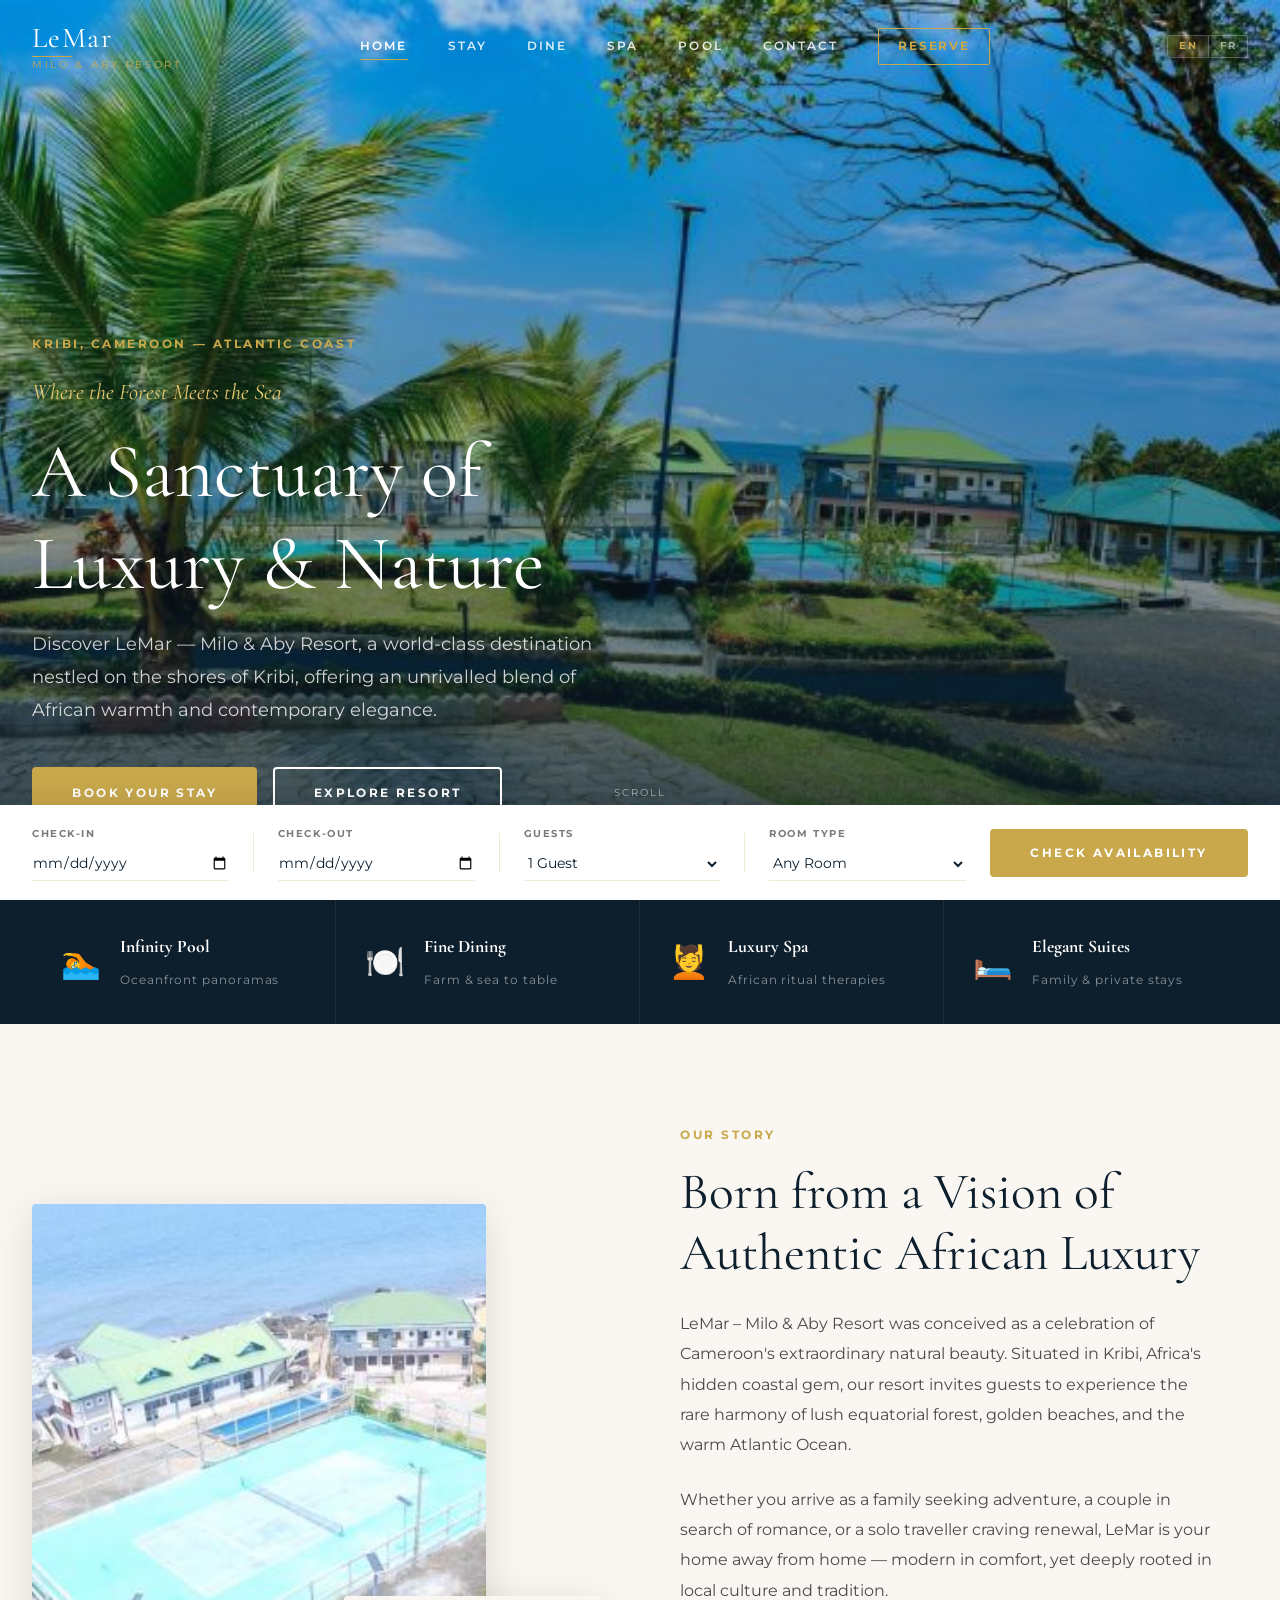
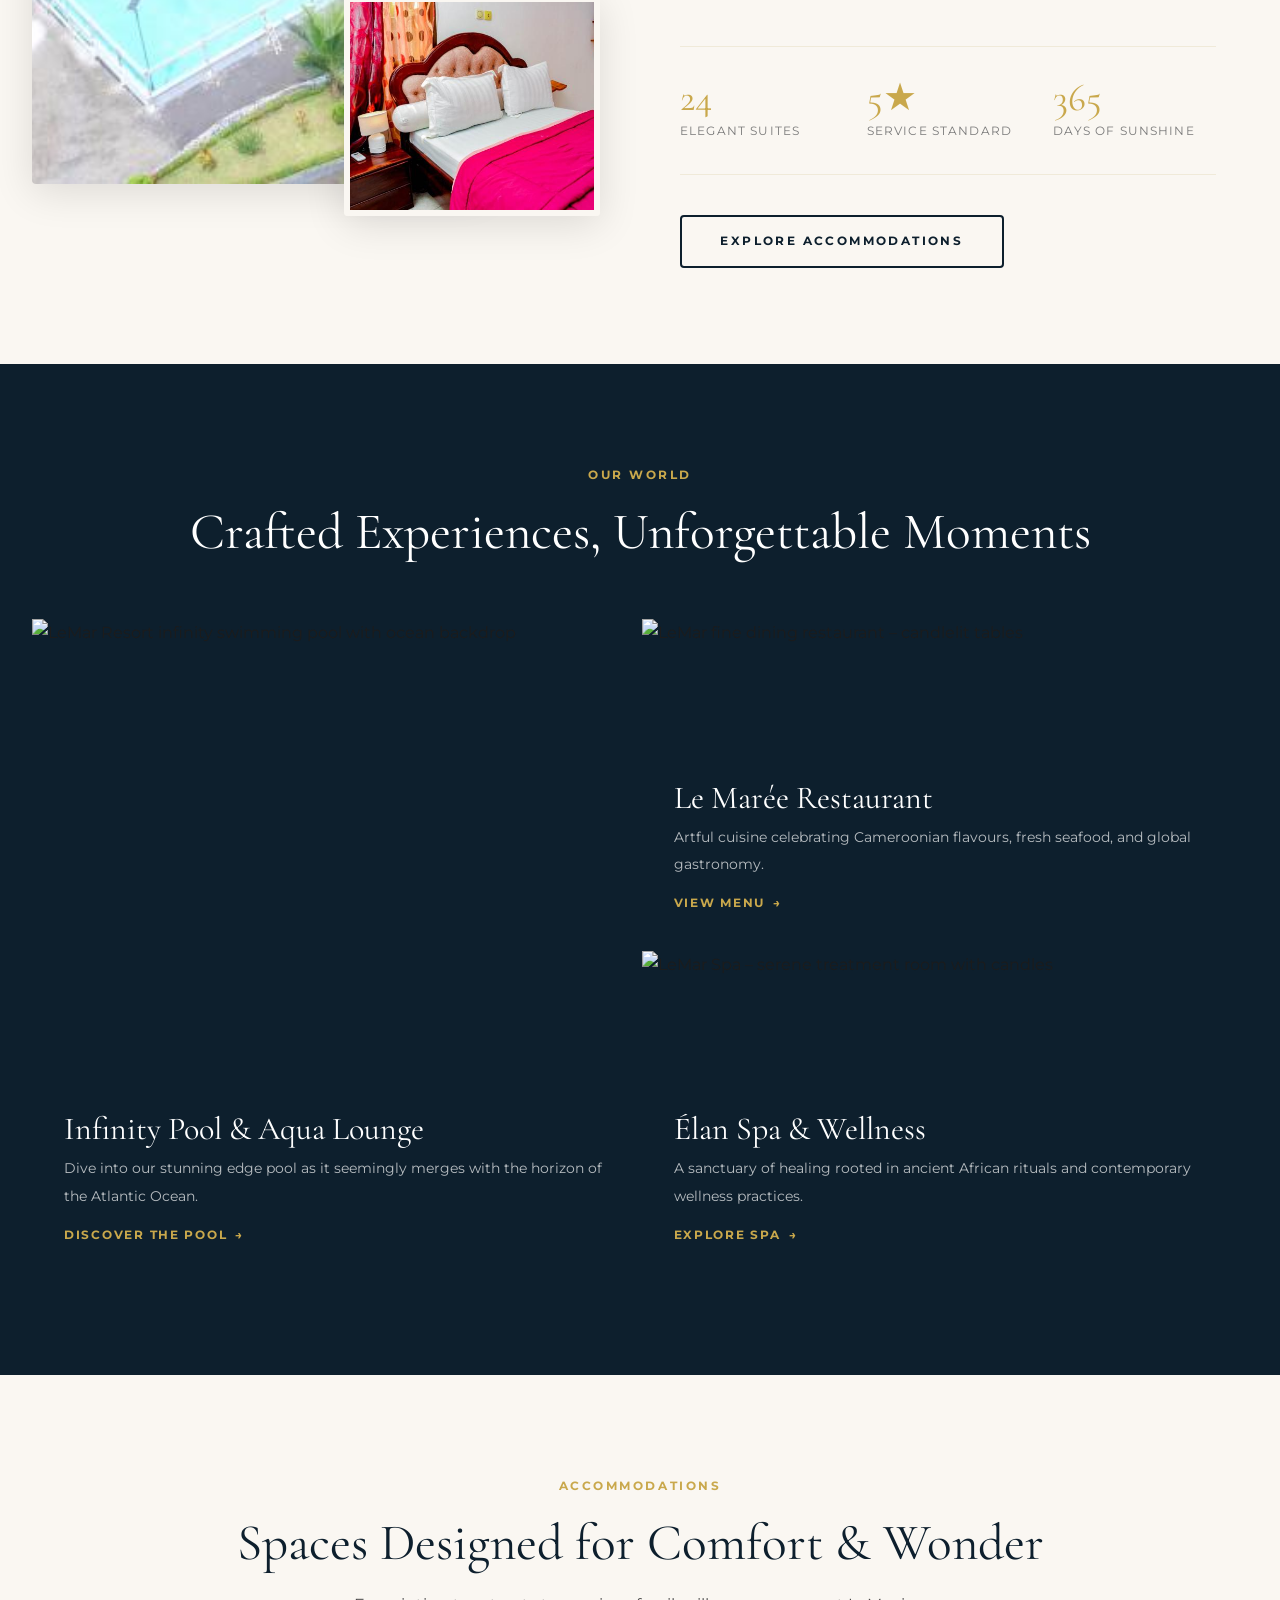
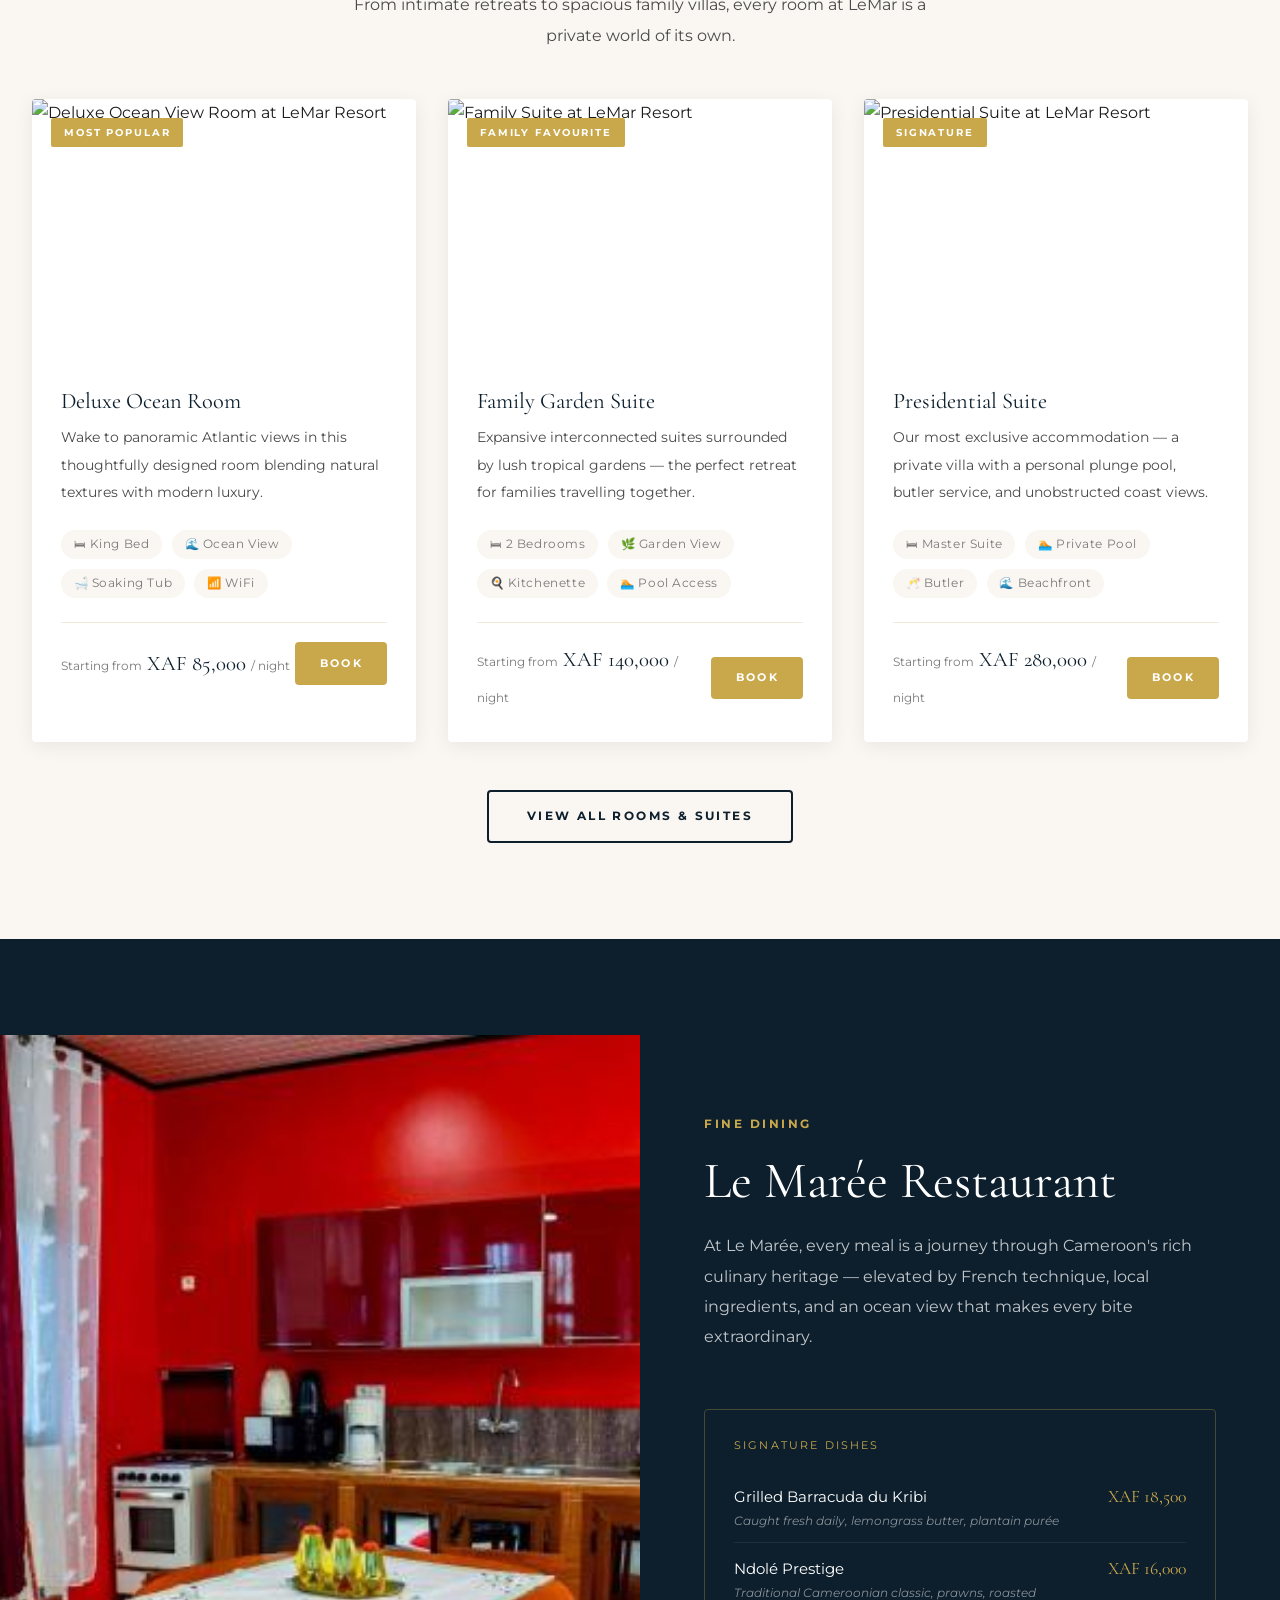
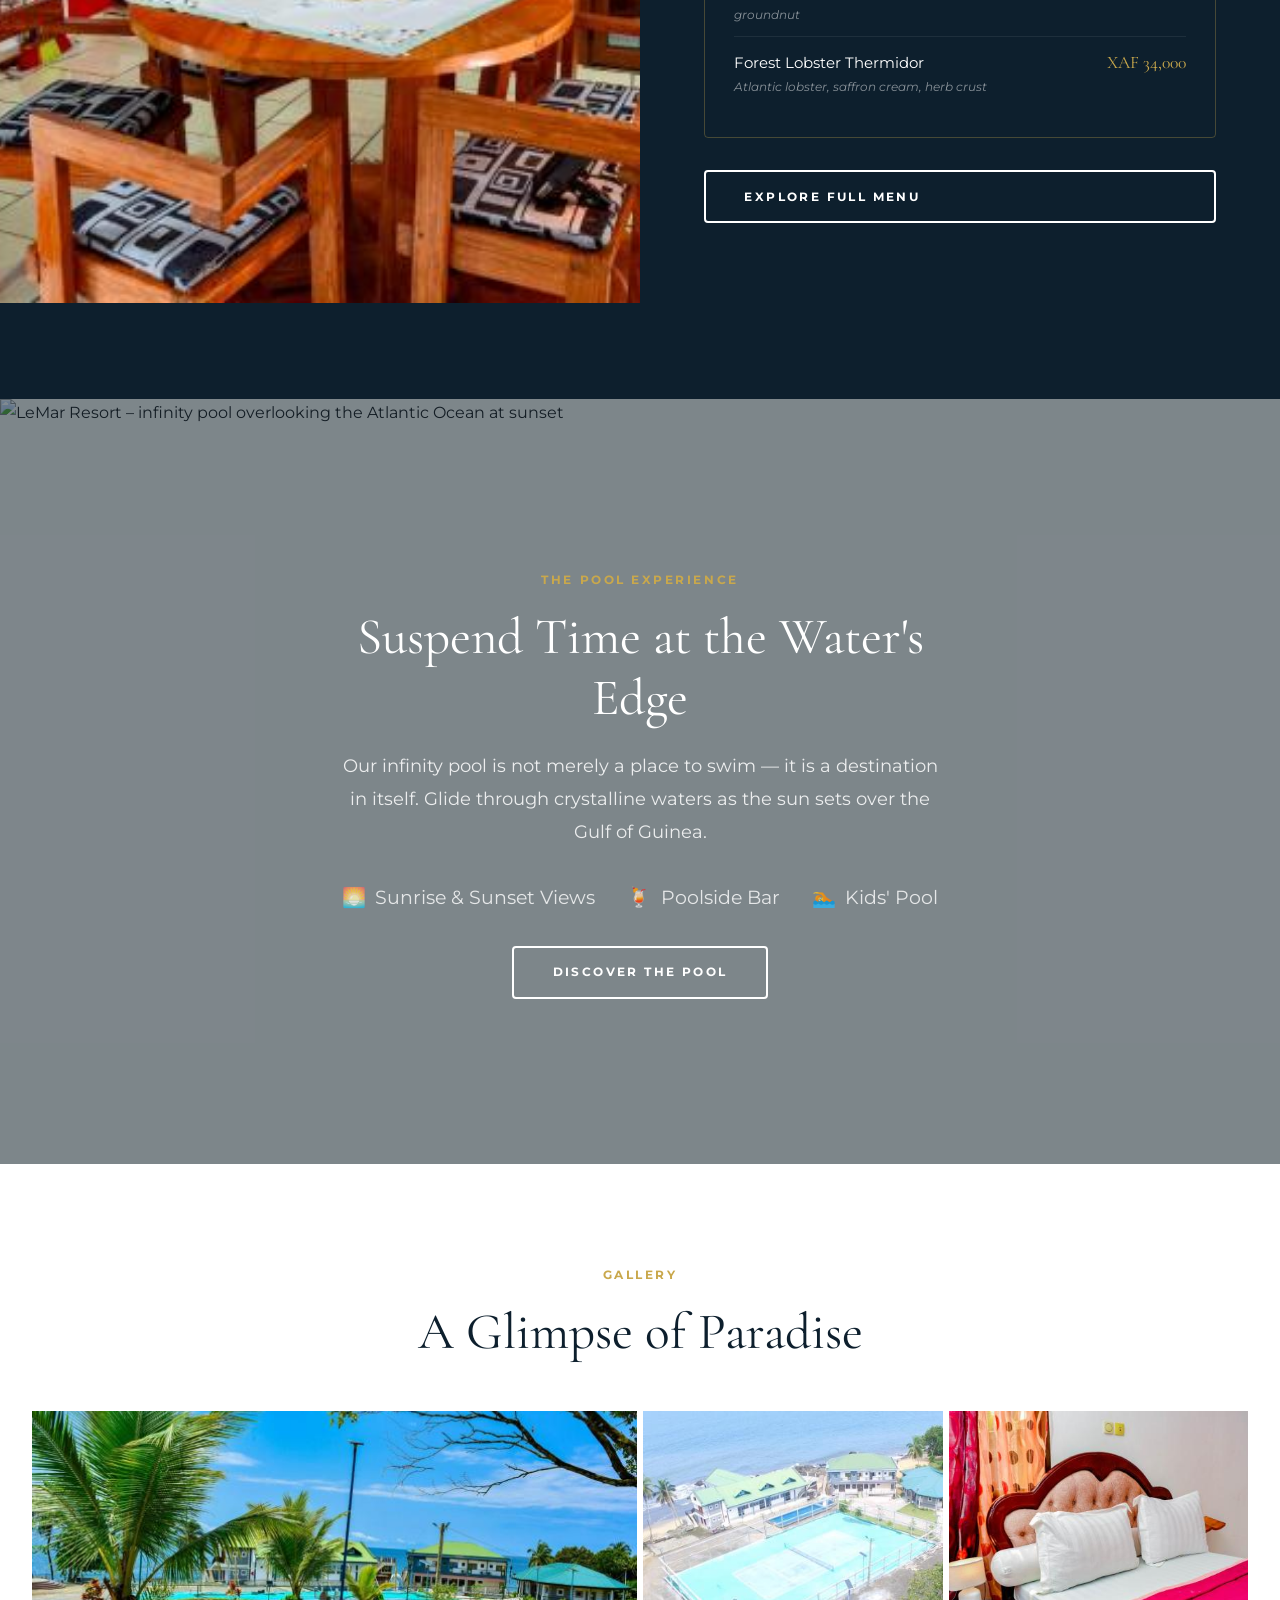
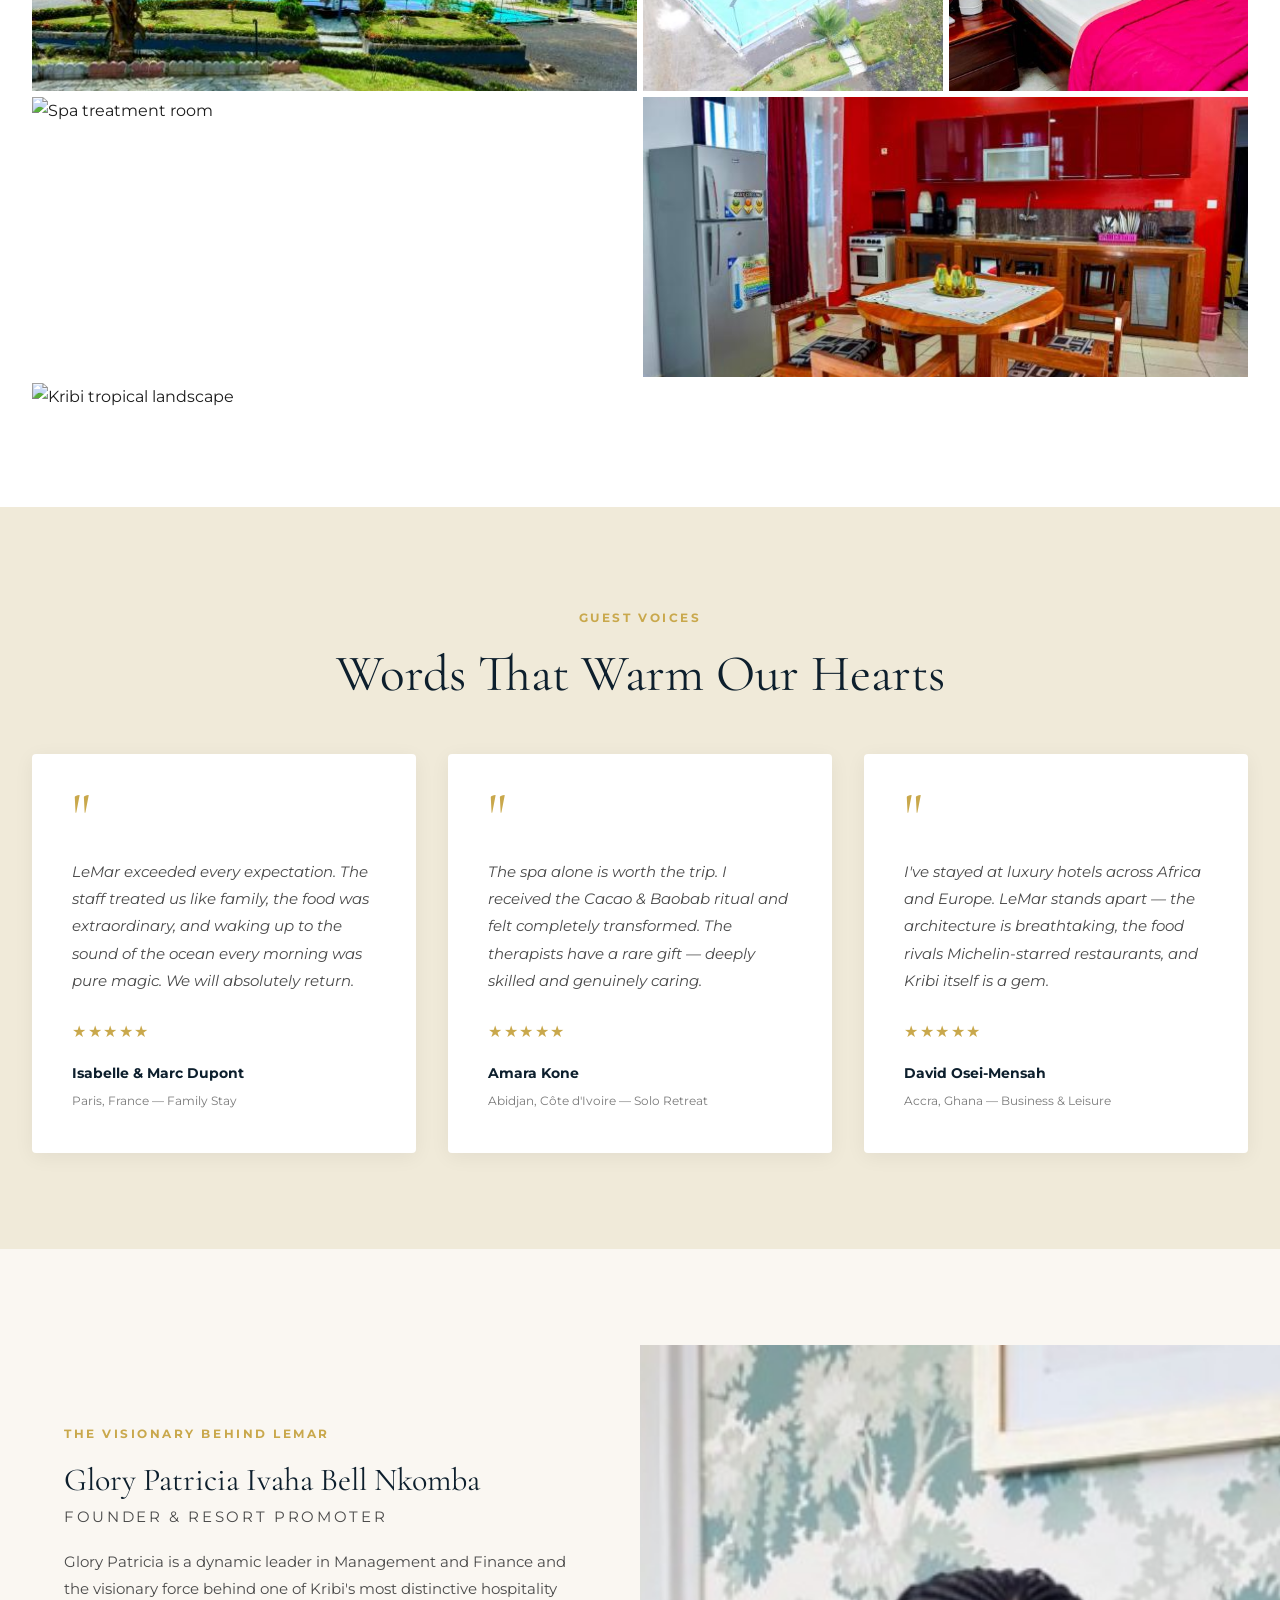
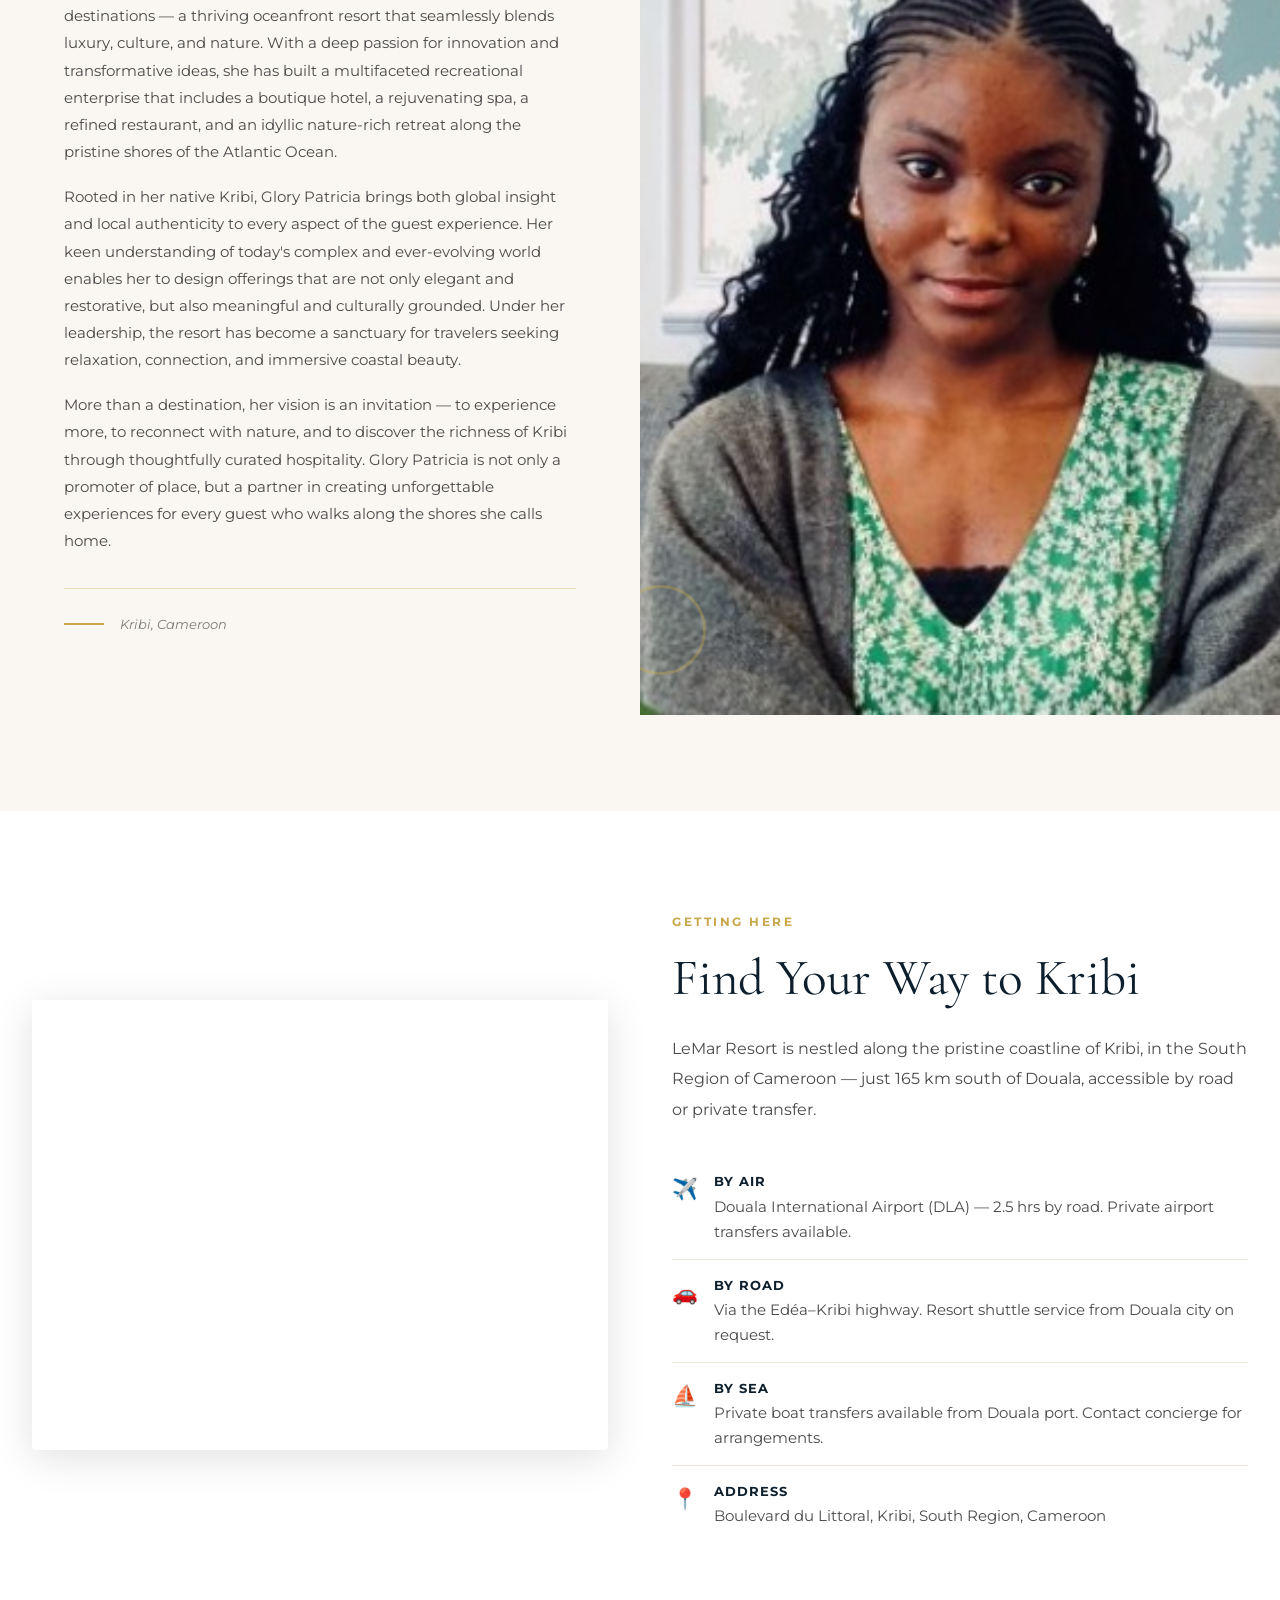
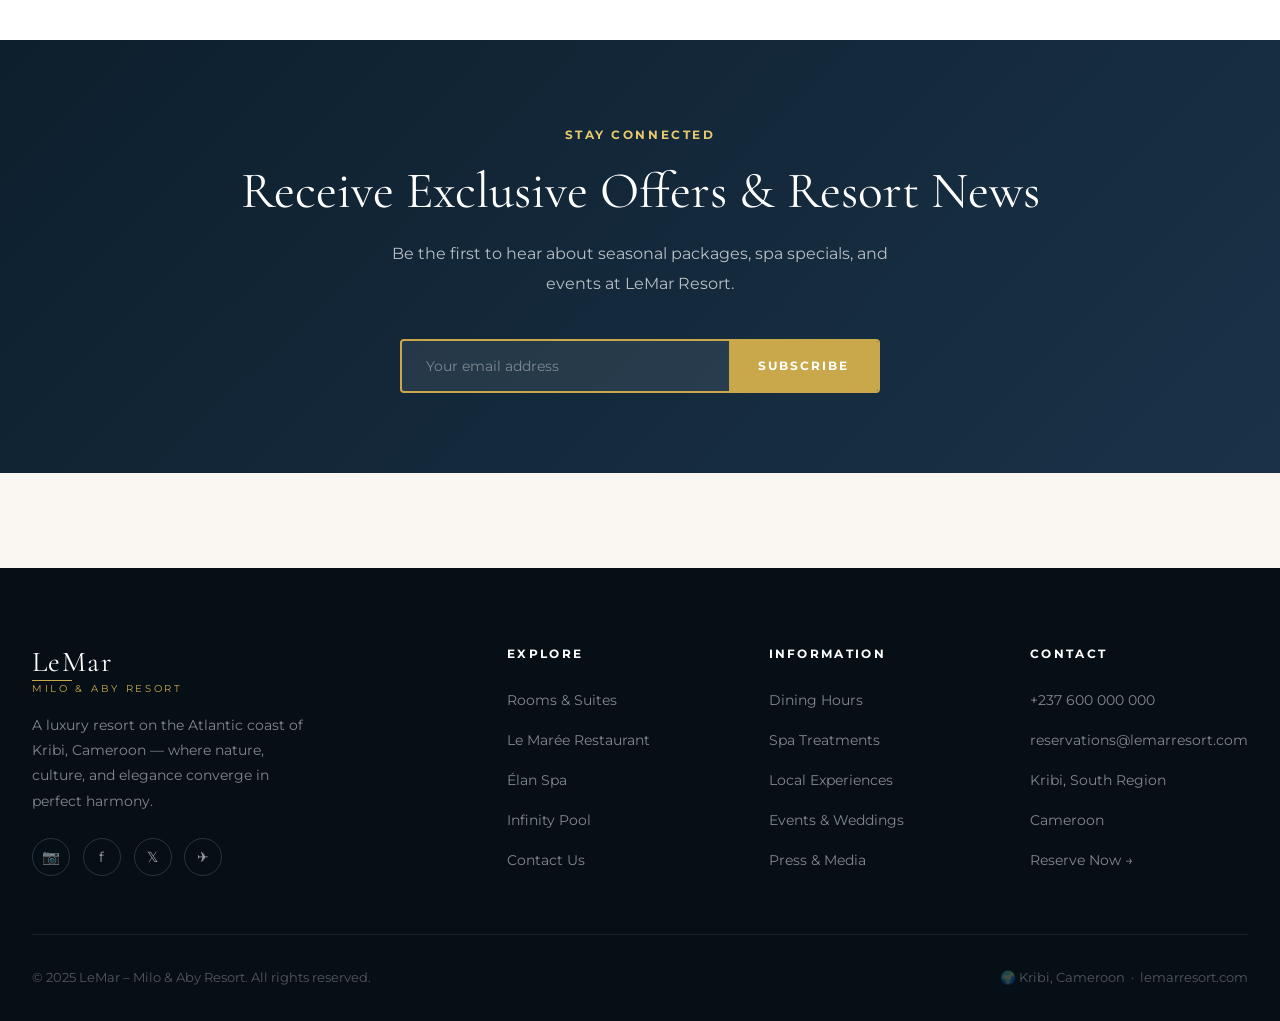
==== index.html @ 3be308ce "Initial commit - Milo and Aby Resort" ====
<!DOCTYPE html>
<html lang="en">
<head>
  <meta charset="UTF-8" />
  <meta name="viewport" content="width=device-width, initial-scale=1.0" />
  <meta name="description" content="LeMar – Milo &amp; Aby Resort in Kribi, Cameroon. A luxury retreat featuring a stunning pool, fine dining restaurant, rejuvenating spa, and elegant family and private accommodations on the Atlantic coast." />
  <meta name="keywords" content="LeMar resort, Milo Aby Resort, Kribi Cameroon, luxury hotel Kribi, spa Kribi, restaurant Kribi, pool resort Africa" />
  <meta property="og:title" content="LeMar – Milo & Aby Resort | Kribi, Cameroon" />
  <meta property="og:description" content="Experience luxury on the Atlantic coast of Cameroon — pool, fine dining, spa & elegant suites at LeMar Resort." />
  <meta property="og:image" content="https://images.unsplash.com/photo-1566073771259-6a8506099945?w=1200" />
  <meta property="og:url" content="https://www.lemarresort.com" />
  <title>LeMar – Milo &amp; Aby Resort | Luxury Hotel in Kribi, Cameroon</title>
  <link rel="stylesheet" href="css/styles.css" />
  <link rel="icon" type="image/svg+xml" href="data:image/svg+xml,<svg xmlns='http://www.w3.org/2000/svg' viewBox='0 0 32 32'><rect width='32' height='32' fill='%230d1f2d'/><text y='22' x='4' font-size='18' fill='%23c9a84c' font-family='serif'>L</text></svg>" />
</head>
<body>

  <!-- ===== HEADER ===== -->
  <header id="header">
    <div class="container header-inner">
      <a href="index.html" class="logo">
        <span class="logo-main">LeMar</span>
        <div class="logo-divider"></div>
        <span class="logo-sub" data-i18n="logo.sub">Milo &amp; Aby Resort</span>
      </a>
      <nav id="mainNav">
        <a href="index.html" class="active" data-i18n="nav.home">Home</a>
        <a href="pages/accommodations.html" data-i18n="nav.stay">Stay</a>
        <a href="pages/restaurant.html" data-i18n="nav.dine">Dine</a>
        <a href="pages/spa.html" data-i18n="nav.spa">Spa</a>
        <a href="pages/pool.html" data-i18n="nav.pool">Pool</a>
        <a href="pages/contact.html" data-i18n="nav.contact">Contact</a>
        <a href="pages/contact.html#booking" class="nav-book" data-i18n="nav.reserve">Reserve</a>
      </nav>
      <div class="lang-switcher">
        <button class="lang-btn" data-lang="en">EN</button>
        <button class="lang-btn" data-lang="fr">FR</button>
      </div>
      <button class="nav-toggle" aria-label="Toggle navigation">
        <span></span><span></span><span></span>
      </button>
    </div>
  </header>

  <!-- ===== HERO ===== -->
  <section class="hero">
    <div class="hero-bg">
      <img
        src="view.jpg"
        alt="LeMar Resort – view of the pool and Atlantic coast, Kribi"
        loading="eager"
        onerror="this.src='https://images.unsplash.com/photo-1540541338287-41700207dee6?w=1920&q=85'"
      />
    </div>
    <div class="hero-overlay"></div>
    <div class="hero-content container">
      <span class="eyebrow" data-i18n="home.hero.eyebrow">Kribi, Cameroon — Atlantic Coast</span>
      <p class="hero-sub" data-i18n="home.hero.sub">Where the Forest Meets the Sea</p>
      <h1 data-i18n="home.hero.h1">A Sanctuary of<br>Luxury &amp; Nature</h1>
      <p data-i18n="home.hero.p">Discover LeMar — Milo &amp; Aby Resort, a world-class destination nestled on the shores of Kribi, offering an unrivalled blend of African warmth and contemporary elegance.</p>
      <div class="hero-buttons">
        <a href="pages/contact.html#booking" class="btn btn-primary" data-i18n="btn.book">Book Your Stay</a>
        <a href="#intro" class="btn btn-outline" data-i18n="btn.explore">Explore Resort</a>
      </div>
    </div>
    <div class="hero-scroll">
      <span>Scroll</span>
      <div class="scroll-line"></div>
    </div>
  </section>

  <!-- ===== EXPERIENCE STRIP ===== -->
  <section class="experience-strip">
    <div class="container strip-grid">
      <div class="strip-item">
        <div class="strip-icon">🏊</div>
        <div class="strip-text">
          <strong data-i18n="strip.pool">Infinity Pool</strong>
          <span data-i18n="strip.pool.sub">Oceanfront panoramas</span>
        </div>
      </div>
      <div class="strip-item">
        <div class="strip-icon">🍽️</div>
        <div class="strip-text">
          <strong data-i18n="strip.dining">Fine Dining</strong>
          <span data-i18n="strip.dining.sub">Farm &amp; sea to table</span>
        </div>
      </div>
      <div class="strip-item">
        <div class="strip-icon">💆</div>
        <div class="strip-text">
          <strong data-i18n="strip.spa">Luxury Spa</strong>
          <span data-i18n="strip.spa.sub">African ritual therapies</span>
        </div>
      </div>
      <div class="strip-item">
        <div class="strip-icon">🛏️</div>
        <div class="strip-text">
          <strong data-i18n="strip.suites">Elegant Suites</strong>
          <span data-i18n="strip.suites.sub">Family &amp; private stays</span>
        </div>
      </div>
    </div>
  </section>

  <!-- ===== INTRO ===== -->
  <section class="intro-section section" id="intro">
    <div class="container intro-grid">
      <div class="intro-image-wrap">
        <div class="intro-image-main">
          <img
            src="view 1.jpg"
            alt="LeMar Resort – grounds and views"
            loading="lazy"
            onerror="this.src='https://images.unsplash.com/photo-1564501049412-61c2a3083791?w=900&q=80'"
          />
        </div>
        <div class="intro-image-accent">
          <img
            src="chambre 1.jpg"
            alt="LeMar Resort room interior"
            loading="lazy"
            onerror="this.src='https://images.unsplash.com/photo-1618245318763-a15156d6b23c?w=500&q=80'"
          />
        </div>
      </div>
      <div class="intro-text fade-up">
        <span class="eyebrow" data-i18n="intro.eyebrow">Our Story</span>
        <h2 data-i18n="intro.h2">Born from a Vision of Authentic African Luxury</h2>
        <p data-i18n="intro.p1">LeMar – Milo &amp; Aby Resort was conceived as a celebration of Cameroon's extraordinary natural beauty. Situated in Kribi, Africa's hidden coastal gem, our resort invites guests to experience the rare harmony of lush equatorial forest, golden beaches, and the warm Atlantic Ocean.</p>
        <p data-i18n="intro.p2">Whether you arrive as a family seeking adventure, a couple in search of romance, or a solo traveller craving renewal, LeMar is your home away from home — modern in comfort, yet deeply rooted in local culture and tradition.</p>
        <div class="intro-stats">
          <div>
            <div class="stat-number" data-count="24" data-suffix="">24</div>
            <div class="stat-label" data-i18n="intro.stat1">Elegant Suites</div>
          </div>
          <div>
            <div class="stat-number" data-count="5" data-suffix="★">5★</div>
            <div class="stat-label" data-i18n="intro.stat2">Service Standard</div>
          </div>
          <div>
            <div class="stat-number" data-count="365" data-suffix="">365</div>
            <div class="stat-label" data-i18n="intro.stat3">Days of Sunshine</div>
          </div>
        </div>
        <a href="pages/accommodations.html" class="btn btn-outline-dark" data-i18n="btn.explore_accoms">Explore Accommodations</a>
      </div>
    </div>
  </section>

  <!-- ===== AMENITIES ===== -->
  <section class="amenities-section section">
    <div class="container">
      <div class="amenities-header text-center">
        <span class="eyebrow" data-i18n="amen.eyebrow">Our World</span>
        <h2 data-i18n="amen.h2">Crafted Experiences, <br>Unforgettable Moments</h2>
      </div>
      <div class="amenities-grid">
        <!-- Tall left card -->
        <div class="amenity-card tall">
          <div class="amenity-img">
            <img
              src="https://images.unsplash.com/photo-1571896349842-33c89424de2d?w=900&q=80"
              alt="LeMar Resort infinity swimming pool with ocean backdrop"
              loading="lazy"
            />
          </div>
          <div class="amenity-info">
            <h3 data-i18n="amen.pool.h3">Infinity Pool &amp; Aqua Lounge</h3>
            <p data-i18n="amen.pool.p">Dive into our stunning edge pool as it seemingly merges with the horizon of the Atlantic Ocean.</p>
            <a href="pages/pool.html" class="amenity-link" data-i18n="amen.pool.link">Discover the Pool</a>
          </div>
        </div>
        <!-- Top right -->
        <div class="amenity-card">
          <div class="amenity-img">
            <img
              src="https://images.unsplash.com/photo-1414235077428-338989a2e8c0?w=900&q=80"
              alt="LeMar fine dining restaurant – candlelit tables"
              loading="lazy"
            />
          </div>
          <div class="amenity-info">
            <h3 data-i18n="amen.rest.h3">Le Marée Restaurant</h3>
            <p data-i18n="amen.rest.p">Artful cuisine celebrating Cameroonian flavours, fresh seafood, and global gastronomy.</p>
            <a href="pages/restaurant.html" class="amenity-link" data-i18n="amen.rest.link">View Menu</a>
          </div>
        </div>
        <!-- Bottom right -->
        <div class="amenity-card">
          <div class="amenity-img">
            <img
              src="https://images.unsplash.com/photo-1544161515-4ab6ce6db874?w=900&q=80"
              alt="LeMar Spa – serene treatment room with candles"
              loading="lazy"
            />
          </div>
          <div class="amenity-info">
            <h3 data-i18n="amen.spa.h3">Élan Spa &amp; Wellness</h3>
            <p data-i18n="amen.spa.p">A sanctuary of healing rooted in ancient African rituals and contemporary wellness practices.</p>
            <a href="pages/spa.html" class="amenity-link" data-i18n="amen.spa.link">Explore Spa</a>
          </div>
        </div>
      </div>
    </div>
  </section>

  <!-- ===== ROOMS PREVIEW ===== -->
  <section class="rooms-section section">
    <div class="container">
      <div class="text-center fade-up">
        <span class="eyebrow" data-i18n="rooms.eyebrow">Accommodations</span>
        <h2 data-i18n="rooms.h2">Spaces Designed for Comfort &amp; Wonder</h2>
        <p style="max-width:580px; margin:1rem auto 0;" data-i18n="rooms.p">From intimate retreats to spacious family villas, every room at LeMar is a private world of its own.</p>
      </div>
      <div class="rooms-grid">
        <!-- Room 1 -->
        <div class="room-card fade-up">
          <div class="room-img">
            <img
              src="https://images.unsplash.com/photo-1631049307264-da0ec9d70304?w=800&q=80"
              alt="Deluxe Ocean View Room at LeMar Resort"
              loading="lazy"
            />
            <span class="room-badge" data-i18n="rooms.r1.badge">Most Popular</span>
          </div>
          <div class="room-info">
            <h3 data-i18n="rooms.r1.h3">Deluxe Ocean Room</h3>
            <p data-i18n="rooms.r1.p">Wake to panoramic Atlantic views in this thoughtfully designed room blending natural textures with modern luxury.</p>
            <div class="room-features">
              <span class="room-feature" data-i18n="rooms.r1.f1">🛏 King Bed</span>
              <span class="room-feature" data-i18n="rooms.r1.f2">🌊 Ocean View</span>
              <span class="room-feature" data-i18n="rooms.r1.f3">🛁 Soaking Tub</span>
              <span class="room-feature" data-i18n="rooms.r1.f4">📶 WiFi</span>
            </div>
            <div class="room-footer">
              <div class="room-price"><span data-i18n="label.from">From</span> XAF 85,000 <span data-i18n="label.per_night">/ night</span></div>
              <a href="pages/accommodations.html" class="btn btn-primary" style="padding:0.6rem 1.4rem; font-size:0.7rem;" data-i18n="btn.book_room">Book</a>
            </div>
          </div>
        </div>
        <!-- Room 2 -->
        <div class="room-card fade-up">
          <div class="room-img">
            <img
              src="https://images.unsplash.com/photo-1596436889106-be35e843f974?w=800&q=80"
              alt="Family Suite at LeMar Resort"
              loading="lazy"
            />
            <span class="room-badge" data-i18n="rooms.r2.badge">Family Favourite</span>
          </div>
          <div class="room-info">
            <h3 data-i18n="rooms.r2.h3">Family Garden Suite</h3>
            <p data-i18n="rooms.r2.p">Expansive interconnected suites surrounded by lush tropical gardens — the perfect retreat for families travelling together.</p>
            <div class="room-features">
              <span class="room-feature" data-i18n="rooms.r2.f1">🛏 2 Bedrooms</span>
              <span class="room-feature" data-i18n="rooms.r2.f2">🌿 Garden View</span>
              <span class="room-feature" data-i18n="rooms.r2.f3">🍳 Kitchenette</span>
              <span class="room-feature" data-i18n="rooms.r2.f4">🏊 Pool Access</span>
            </div>
            <div class="room-footer">
              <div class="room-price"><span data-i18n="label.from">From</span> XAF 140,000 <span data-i18n="label.per_night">/ night</span></div>
              <a href="pages/accommodations.html" class="btn btn-primary" style="padding:0.6rem 1.4rem; font-size:0.7rem;" data-i18n="btn.book_room">Book</a>
            </div>
          </div>
        </div>
        <!-- Room 3 -->
        <div class="room-card fade-up">
          <div class="room-img">
            <img
              src="https://images.unsplash.com/photo-1618773928121-c32242e63f39?w=800&q=80"
              alt="Presidential Suite at LeMar Resort"
              loading="lazy"
            />
            <span class="room-badge" data-i18n="rooms.r3.badge">Signature</span>
          </div>
          <div class="room-info">
            <h3 data-i18n="rooms.r3.h3">Presidential Suite</h3>
            <p data-i18n="rooms.r3.p">Our most exclusive accommodation — a private villa with a personal plunge pool, butler service, and unobstructed coast views.</p>
            <div class="room-features">
              <span class="room-feature" data-i18n="rooms.r3.f1">🛏 Master Suite</span>
              <span class="room-feature" data-i18n="rooms.r3.f2">🏊 Private Pool</span>
              <span class="room-feature" data-i18n="rooms.r3.f3">🥂 Butler</span>
              <span class="room-feature" data-i18n="rooms.r3.f4">🌊 Beachfront</span>
            </div>
            <div class="room-footer">
              <div class="room-price"><span data-i18n="label.from">From</span> XAF 280,000 <span data-i18n="label.per_night">/ night</span></div>
              <a href="pages/accommodations.html" class="btn btn-primary" style="padding:0.6rem 1.4rem; font-size:0.7rem;" data-i18n="btn.book_room">Book</a>
            </div>
          </div>
        </div>
      </div>
      <div class="text-center" style="margin-top:3rem;">
        <a href="pages/accommodations.html" class="btn btn-outline-dark" data-i18n="btn.all_rooms">View All Rooms &amp; Suites</a>
      </div>
    </div>
  </section>

  <!-- ===== DINING PREVIEW ===== -->
  <section class="dining-section section">
    <div class="container" style="padding:0; max-width:100%;">
      <div class="dining-grid">
        <div class="dining-image">
          <img
            src="dining.jpg"
            alt="Le Marée Restaurant – elegant dining at LeMar Resort"
            loading="lazy"
            onerror="this.src='https://images.unsplash.com/photo-1559339352-11d035aa65de?w=900&q=80'"
          />
        </div>
        <div class="dining-content">
          <span class="eyebrow" data-i18n="dining.eyebrow">Fine Dining</span>
          <h2 data-i18n="dining.h2">Le Marée Restaurant</h2>
          <p data-i18n="dining.p">At Le Marée, every meal is a journey through Cameroon's rich culinary heritage — elevated by French technique, local ingredients, and an ocean view that makes every bite extraordinary.</p>
          <div class="menu-preview">
            <h4 data-i18n="dining.menu.title">Signature Dishes</h4>
            <div class="menu-item">
              <div class="menu-item-info">
                <div class="menu-item-name" data-i18n="dining.d1.name">Grilled Barracuda du Kribi</div>
                <div class="menu-item-desc" data-i18n="dining.d1.desc">Caught fresh daily, lemongrass butter, plantain purée</div>
              </div>
              <div class="menu-item-price">XAF 18,500</div>
            </div>
            <div class="menu-item">
              <div class="menu-item-info">
                <div class="menu-item-name" data-i18n="dining.d2.name">Ndolé Prestige</div>
                <div class="menu-item-desc" data-i18n="dining.d2.desc">Traditional Cameroonian classic, prawns, roasted groundnut</div>
              </div>
              <div class="menu-item-price">XAF 16,000</div>
            </div>
            <div class="menu-item">
              <div class="menu-item-info">
                <div class="menu-item-name" data-i18n="dining.d3.name">Forest Lobster Thermidor</div>
                <div class="menu-item-desc" data-i18n="dining.d3.desc">Atlantic lobster, saffron cream, herb crust</div>
              </div>
              <div class="menu-item-price">XAF 34,000</div>
            </div>
          </div>
          <a href="pages/restaurant.html" class="btn btn-outline" data-i18n="btn.explore_menu">Explore Full Menu</a>
        </div>
      </div>
    </div>
  </section>

  <!-- ===== POOL CTA ===== -->
  <section class="pool-section">
    <div class="pool-bg">
      <img
        src="https://images.unsplash.com/photo-1582719508461-905c673771fd?w=1600&q=80"
        alt="LeMar Resort – infinity pool overlooking the Atlantic Ocean at sunset"
        loading="lazy"
      />
    </div>
    <div class="pool-overlay"></div>
    <div class="pool-content">
      <span class="eyebrow" data-i18n="pool.eyebrow">The Pool Experience</span>
      <h2 data-i18n="pool.h2">Suspend Time at the Water's Edge</h2>
      <p data-i18n="pool.p">Our infinity pool is not merely a place to swim — it is a destination in itself. Glide through crystalline waters as the sun sets over the Gulf of Guinea.</p>
      <div class="pool-features">
        <div class="pool-feature"><span>🌅</span> <span data-i18n="pool.f1">Sunrise &amp; Sunset Views</span></div>
        <div class="pool-feature"><span>🍹</span> <span data-i18n="pool.f2">Poolside Bar</span></div>
        <div class="pool-feature"><span>🏊</span> <span data-i18n="pool.f3">Kids' Pool</span></div>
      </div>
      <a href="pages/pool.html" class="btn btn-outline" data-i18n="btn.discover_pool">Discover the Pool</a>
    </div>
  </section>

  <!-- ===== GALLERY ===== -->
  <section class="gallery-section section">
    <div class="container">
      <div class="text-center fade-up">
        <span class="eyebrow" data-i18n="gallery.eyebrow">Gallery</span>
        <h2 data-i18n="gallery.h2">A Glimpse of Paradise</h2>
      </div>
      <div class="gallery-grid">
        <div class="gallery-item">
          <img src="view.jpg" alt="LeMar Resort – view" loading="lazy" onerror="this.src='https://images.unsplash.com/photo-1501117716987-c8c394bb29df?w=900&q=80'" />
          <div class="gallery-overlay"><span>+</span></div>
        </div>
        <div class="gallery-item">
          <img src="view 1.jpg" alt="LeMar Resort – another view" loading="lazy" onerror="this.src='https://images.unsplash.com/photo-1520250497591-112f2f40a3f4?w=600&q=80'" />
          <div class="gallery-overlay"><span>+</span></div>
        </div>
        <div class="gallery-item">
          <img src="chambre 1.jpg" alt="LeMar Resort – room" loading="lazy" onerror="this.src='https://images.unsplash.com/photo-1578683010236-d716f9a3f461?w=600&q=80'" />
          <div class="gallery-overlay"><span>+</span></div>
        </div>
        <div class="gallery-item">
          <img src="https://images.unsplash.com/photo-1540555700478-4be289fbecef?w=600&q=80" alt="Spa treatment room" loading="lazy" />
          <div class="gallery-overlay"><span>+</span></div>
        </div>
        <div class="gallery-item">
          <img src="dining.jpg" alt="Le Marée Restaurant dining" loading="lazy" onerror="this.src='https://images.unsplash.com/photo-1551632436-cbf8dd35adfa?w=900&q=80'" />
          <div class="gallery-overlay"><span>+</span></div>
        </div>
        <div class="gallery-item">
          <img src="https://images.unsplash.com/photo-1506905925346-21bda4d32df4?w=600&q=80" alt="Kribi tropical landscape" loading="lazy" />
          <div class="gallery-overlay"><span>+</span></div>
        </div>
      </div>
    </div>
  </section>

  <!-- Lightbox -->
  <div class="lightbox" id="lightbox" role="dialog" aria-modal="true">
    <span class="lightbox-close" aria-label="Close">&times;</span>
    <span class="lightbox-prev" aria-label="Previous">&#8249;</span>
    <img src="" alt="Gallery image" />
    <span class="lightbox-next" aria-label="Next">&#8250;</span>
  </div>

  <!-- ===== TESTIMONIALS ===== -->
  <section class="testimonials-section section">
    <div class="container">
      <div class="text-center fade-up">
        <span class="eyebrow" data-i18n="test.eyebrow">Guest Voices</span>
        <h2 data-i18n="test.h2">Words That Warm Our Hearts</h2>
      </div>
      <div class="testimonials-grid">
        <div class="testimonial-card fade-up">
          <div class="testimonial-quote">"</div>
          <p class="testimonial-text" data-i18n="test.1.text">LeMar exceeded every expectation. The staff treated us like family, the food was extraordinary, and waking up to the sound of the ocean every morning was pure magic. We will absolutely return.</p>
          <div class="testimonial-stars">★★★★★</div>
          <div class="testimonial-author">
            <strong data-i18n="test.1.name">Isabelle &amp; Marc Dupont</strong>
            <span data-i18n="test.1.origin">Paris, France — Family Stay</span>
          </div>
        </div>
        <div class="testimonial-card fade-up">
          <div class="testimonial-quote">"</div>
          <p class="testimonial-text" data-i18n="test.2.text">The spa alone is worth the trip. I received the Cacao &amp; Baobab ritual and felt completely transformed. The therapists have a rare gift — deeply skilled and genuinely caring.</p>
          <div class="testimonial-stars">★★★★★</div>
          <div class="testimonial-author">
            <strong data-i18n="test.2.name">Amara Kone</strong>
            <span data-i18n="test.2.origin">Abidjan, Côte d'Ivoire — Solo Retreat</span>
          </div>
        </div>
        <div class="testimonial-card fade-up">
          <div class="testimonial-quote">"</div>
          <p class="testimonial-text" data-i18n="test.3.text">I've stayed at luxury hotels across Africa and Europe. LeMar stands apart — the architecture is breathtaking, the food rivals Michelin-starred restaurants, and Kribi itself is a gem.</p>
          <div class="testimonial-stars">★★★★★</div>
          <div class="testimonial-author">
            <strong data-i18n="test.3.name">David Osei-Mensah</strong>
            <span data-i18n="test.3.origin">Accra, Ghana — Business &amp; Leisure</span>
          </div>
        </div>
      </div>
    </div>
  </section>

  <!-- ===== PROMOTER ===== -->
  <section class="promoter-section section">
    <div class="container" style="padding:0; max-width:100%;">
      <div class="promoter-grid">
        <div class="promoter-text fade-up">
          <span class="eyebrow" data-i18n="promoter.eyebrow">The Visionary Behind LeMar</span>
          <h2 class="promoter-name" data-i18n="promoter.name">Glory Patricia Ivaha Bell Nkomba</h2>
          <p class="promoter-title" data-i18n="promoter.title">Founder &amp; Resort Promoter</p>
          <p data-i18n="promoter.p1">Glory Patricia is a dynamic leader in Management and Finance and the visionary force behind one of Kribi's most distinctive hospitality destinations — a thriving oceanfront resort that seamlessly blends luxury, culture, and nature. With a deep passion for innovation and transformative ideas, she has built a multifaceted recreational enterprise that includes a boutique hotel, a rejuvenating spa, a refined restaurant, and an idyllic nature-rich retreat along the pristine shores of the Atlantic Ocean.</p>
          <p data-i18n="promoter.p2">Rooted in her native Kribi, Glory Patricia brings both global insight and local authenticity to every aspect of the guest experience. Her keen understanding of today's complex and ever-evolving world enables her to design offerings that are not only elegant and restorative, but also meaningful and culturally grounded. Under her leadership, the resort has become a sanctuary for travelers seeking relaxation, connection, and immersive coastal beauty.</p>
          <p data-i18n="promoter.p3">More than a destination, her vision is an invitation — to experience more, to reconnect with nature, and to discover the richness of Kribi through thoughtfully curated hospitality. Glory Patricia is not only a promoter of place, but a partner in creating unforgettable experiences for every guest who walks along the shores she calls home.</p>
          <div class="promoter-signature">
            <div class="promoter-signature-line"></div>
            <span class="promoter-signature-text" data-i18n="promoter.signature">Kribi, Cameroon</span>
          </div>
        </div>
        <div class="promoter-photo-wrap">
          <img
            src="Glory.jpg"
            alt="Glory Patricia Ivaha Bell Nkomba – Founder of LeMar Resort"
            loading="lazy"
          />
          <div class="promoter-photo-accent"></div>
        </div>
      </div>
    </div>
  </section>

  <!-- ===== LOCATION ===== -->
  <section class="location-section section">
    <div class="container location-grid">
      <div class="location-map">
        <iframe
          src="https://www.openstreetmap.org/export/embed.html?bbox=9.8%2C2.85%2C10.0%2C3.05&layer=mapnik&marker=2.9386%2C9.9070"
          title="LeMar Resort location – Kribi, Cameroon"
          loading="lazy"
          allowfullscreen
        ></iframe>
      </div>
      <div class="location-details fade-up">
        <span class="eyebrow" data-i18n="loc.eyebrow">Getting Here</span>
        <h2 data-i18n="loc.h2">Find Your Way to Kribi</h2>
        <p data-i18n="loc.p">LeMar Resort is nestled along the pristine coastline of Kribi, in the South Region of Cameroon — just 165 km south of Douala, accessible by road or private transfer.</p>
        <ul class="location-list">
          <li>
            <span class="loc-icon">✈️</span>
            <div>
              <span class="loc-label" data-i18n="loc.air.label">By Air</span>
              <span data-i18n="loc.air.desc">Douala International Airport (DLA) — 2.5 hrs by road. Private airport transfers available.</span>
            </div>
          </li>
          <li>
            <span class="loc-icon">🚗</span>
            <div>
              <span class="loc-label" data-i18n="loc.road.label">By Road</span>
              <span data-i18n="loc.road.desc">Via the Edéa–Kribi highway. Resort shuttle service from Douala city on request.</span>
            </div>
          </li>
          <li>
            <span class="loc-icon">⛵</span>
            <div>
              <span class="loc-label" data-i18n="loc.sea.label">By Sea</span>
              <span data-i18n="loc.sea.desc">Private boat transfers available from Douala port. Contact concierge for arrangements.</span>
            </div>
          </li>
          <li>
            <span class="loc-icon">📍</span>
            <div>
              <span class="loc-label" data-i18n="loc.addr.label">Address</span>
              <span data-i18n="loc.addr.desc">Boulevard du Littoral, Kribi, South Region, Cameroon</span>
            </div>
          </li>
        </ul>
      </div>
    </div>
  </section>

  <!-- ===== NEWSLETTER / CTA ===== -->
  <section class="cta-banner">
    <div class="container">
      <span class="eyebrow" style="color:var(--gold-light);" data-i18n="news.eyebrow">Stay Connected</span>
      <h2 data-i18n="news.h2">Receive Exclusive Offers &amp; Resort News</h2>
      <p data-i18n="news.p">Be the first to hear about seasonal packages, spa specials, and events at LeMar Resort.</p>
      <form class="newsletter-form" onsubmit="return false;">
        <input type="email" data-i18n-ph="news.placeholder" placeholder="Your email address" aria-label="Email address" required />
        <button type="submit" data-i18n="btn.subscribe">Subscribe</button>
      </form>
    </div>
  </section>

  <!-- ===== BOOKING BAR ===== -->
  <div class="booking-bar">
    <div class="container">
      <form class="booking-inner" id="bookingForm">
        <div class="booking-field">
          <label for="checkIn" data-i18n="book.checkin">Check-In</label>
          <input type="date" id="checkIn" name="checkIn" />
        </div>
        <div class="booking-sep"></div>
        <div class="booking-field">
          <label for="checkOut" data-i18n="book.checkout">Check-Out</label>
          <input type="date" id="checkOut" name="checkOut" />
        </div>
        <div class="booking-sep"></div>
        <div class="booking-field">
          <label for="guests" data-i18n="book.guests">Guests</label>
          <select id="guests" name="guests">
            <option data-i18n="book.g1">1 Guest</option>
            <option data-i18n="book.g2">2 Guests</option>
            <option data-i18n="book.g3">3 Guests</option>
            <option data-i18n="book.g4">4+ Guests</option>
          </select>
        </div>
        <div class="booking-sep"></div>
        <div class="booking-field">
          <label for="roomType" data-i18n="book.roomtype">Room Type</label>
          <select id="roomType" name="roomType">
            <option data-i18n="book.any">Any Room</option>
            <option data-i18n="rooms.r1.h3">Deluxe Ocean Room</option>
            <option data-i18n="rooms.r2.h3">Family Garden Suite</option>
            <option data-i18n="rooms.r3.h3">Presidential Suite</option>
          </select>
        </div>
        <button type="submit" class="btn btn-primary" style="flex-shrink:0; white-space:nowrap;" data-i18n="btn.check_avail">Check Availability</button>
      </form>
    </div>
  </div>

  <!-- ===== FOOTER ===== -->
  <footer>
    <div class="container">
      <div class="footer-grid">
        <div class="footer-brand">
          <a href="index.html" class="logo">
            <span class="logo-main">LeMar</span>
            <div class="logo-divider"></div>
            <span class="logo-sub">Milo &amp; Aby Resort</span>
          </a>
          <p data-i18n="footer.tagline">A luxury resort on the Atlantic coast of Kribi, Cameroon — where nature, culture, and elegance converge in perfect harmony.</p>
          <div class="footer-social">
            <a href="#" class="social-link" aria-label="Instagram">📷</a>
            <a href="#" class="social-link" aria-label="Facebook">f</a>
            <a href="#" class="social-link" aria-label="Twitter/X">𝕏</a>
            <a href="#" class="social-link" aria-label="TripAdvisor">✈</a>
          </div>
        </div>
        <div class="footer-col">
          <h4 data-i18n="footer.explore">Explore</h4>
          <ul>
            <li><a href="pages/accommodations.html">Rooms &amp; Suites</a></li>
            <li><a href="pages/restaurant.html">Le Marée Restaurant</a></li>
            <li><a href="pages/spa.html">Élan Spa</a></li>
            <li><a href="pages/pool.html">Infinity Pool</a></li>
            <li><a href="pages/contact.html">Contact Us</a></li>
          </ul>
        </div>
        <div class="footer-col">
          <h4 data-i18n="footer.info">Information</h4>
          <ul>
            <li><a href="#" data-i18n="footer.dining_hrs">Dining Hours</a></li>
            <li><a href="#" data-i18n="footer.spa_treat">Spa Treatments</a></li>
            <li><a href="#" data-i18n="footer.local_exp">Local Experiences</a></li>
            <li><a href="#" data-i18n="footer.events">Events &amp; Weddings</a></li>
            <li><a href="#" data-i18n="footer.press">Press &amp; Media</a></li>
          </ul>
        </div>
        <div class="footer-col">
          <h4 data-i18n="footer.contact">Contact</h4>
          <ul>
            <li><a href="tel:+237600000000">+237 600 000 000</a></li>
            <li><a href="mailto:reservations@lemarresort.com">reservations@lemarresort.com</a></li>
            <li><a href="#">Kribi, South Region</a></li>
            <li><a href="#">Cameroon</a></li>
            <li><a href="pages/contact.html#booking" class="footer-gold">Reserve Now →</a></li>
          </ul>
        </div>
      </div>
      <div class="footer-bottom">
        <span data-i18n="footer.copyright">&copy; 2025 LeMar – Milo &amp; Aby Resort. All rights reserved.</span>
        <span>🌍 Kribi, Cameroon &nbsp;·&nbsp; <a href="https://www.lemarresort.com">lemarresort.com</a></span>
      </div>
    </div>
  </footer>

  <script src="js/i18n.js"></script>
  <script src="js/main.js"></script>
</body>
</html>
---- css/styles.css ----
/* ===================================================
   LeMar - Milo & Aby Resort | Main Stylesheet
   Domain: lemarresort.com
   =================================================== */

/* --- Google Fonts Import --- */
@import url('https://fonts.googleapis.com/css2?family=Cormorant+Garamond:ital,wght@0,300;0,400;0,500;0,600;1,300;1,400&family=Montserrat:wght@300;400;500;600;700&display=swap');

/* --- CSS Variables --- */
:root {
  --gold: #c9a84c;
  --gold-light: #e8c96e;
  --gold-dark: #9e7a2a;
  --navy: #0d1f2d;
  --navy-light: #1a3248;
  --cream: #faf7f2;
  --cream-dark: #f0ead9;
  --text-dark: #1c1c1c;
  --text-mid: #4a4a4a;
  --text-light: #7a7a7a;
  --white: #ffffff;
  --font-serif: 'Cormorant Garamond', 'Georgia', serif;
  --font-sans: 'Montserrat', 'Helvetica Neue', Arial, sans-serif;
  --transition: all 0.35s ease;
  --shadow: 0 8px 40px rgba(0,0,0,0.12);
  --shadow-hover: 0 16px 60px rgba(0,0,0,0.22);
  --radius: 4px;
}

/* --- Reset & Base --- */
*, *::before, *::after { box-sizing: border-box; margin: 0; padding: 0; }
html { scroll-behavior: smooth; font-size: 16px; }
body {
  font-family: var(--font-sans);
  color: var(--text-dark);
  background: var(--cream);
  line-height: 1.7;
  overflow-x: hidden;
}
img { display: block; width: 100%; height: 100%; object-fit: cover; }
a { text-decoration: none; color: inherit; }
ul { list-style: none; }
button { cursor: pointer; border: none; background: none; font-family: inherit; }

/* --- Typography --- */
h1, h2, h3, h4, h5 {
  font-family: var(--font-serif);
  font-weight: 400;
  line-height: 1.2;
  color: var(--navy);
}
h1 { font-size: clamp(2.8rem, 6vw, 5.5rem); }
h2 { font-size: clamp(2rem, 4vw, 3.2rem); }
h3 { font-size: clamp(1.4rem, 2.5vw, 2rem); }
h4 { font-size: 1.2rem; letter-spacing: 0.05em; }
p { font-size: 1rem; color: var(--text-mid); line-height: 1.9; }

.eyebrow {
  display: inline-block;
  font-family: var(--font-sans);
  font-size: 0.72rem;
  font-weight: 700;
  letter-spacing: 0.22em;
  text-transform: uppercase;
  color: var(--gold);
  margin-bottom: 1rem;
}

/* --- Layout Utilities --- */
.container { max-width: 1280px; margin: 0 auto; padding: 0 2rem; }
.section { padding: 6rem 0; }
.section-sm { padding: 4rem 0; }
.text-center { text-align: center; }
.text-white { color: var(--white) !important; }
.text-white p { color: rgba(255,255,255,0.8); }
.text-white h1, .text-white h2, .text-white h3 { color: var(--white); }

/* --- Buttons --- */
.btn {
  display: inline-block;
  padding: 0.9rem 2.4rem;
  font-family: var(--font-sans);
  font-size: 0.75rem;
  font-weight: 700;
  letter-spacing: 0.2em;
  text-transform: uppercase;
  transition: var(--transition);
  border-radius: var(--radius);
}
.btn-primary {
  background: var(--gold);
  color: var(--white);
  border: 2px solid var(--gold);
}
.btn-primary:hover {
  background: var(--gold-dark);
  border-color: var(--gold-dark);
  transform: translateY(-2px);
  box-shadow: 0 6px 20px rgba(201,168,76,0.4);
}
.btn-outline {
  background: transparent;
  color: var(--white);
  border: 2px solid var(--white);
}
.btn-outline:hover {
  background: var(--white);
  color: var(--navy);
  transform: translateY(-2px);
}
.btn-outline-dark {
  background: transparent;
  color: var(--navy);
  border: 2px solid var(--navy);
}
.btn-outline-dark:hover {
  background: var(--navy);
  color: var(--white);
  transform: translateY(-2px);
}
.btn-gold-outline {
  background: transparent;
  color: var(--gold);
  border: 2px solid var(--gold);
}
.btn-gold-outline:hover {
  background: var(--gold);
  color: var(--white);
  transform: translateY(-2px);
}

/* ===================================================
   HEADER & NAVIGATION
   =================================================== */
#header {
  position: fixed;
  top: 0; left: 0; right: 0;
  z-index: 1000;
  transition: var(--transition);
  padding: 1.5rem 0;
}
#header.scrolled {
  background: rgba(13,31,45,0.97);
  backdrop-filter: blur(10px);
  padding: 0.9rem 0;
  box-shadow: 0 4px 30px rgba(0,0,0,0.25);
}
.header-inner {
  display: flex;
  align-items: center;
  justify-content: space-between;
}
.logo {
  display: flex;
  flex-direction: column;
  line-height: 1;
  text-decoration: none;
}
.logo-main {
  font-family: var(--font-serif);
  font-size: 1.8rem;
  color: var(--white);
  letter-spacing: 0.05em;
}
.logo-sub {
  font-family: var(--font-sans);
  font-size: 0.6rem;
  letter-spacing: 0.28em;
  text-transform: uppercase;
  color: var(--gold);
}
.logo-divider {
  width: 40px;
  height: 1px;
  background: var(--gold);
  margin: 3px 0;
}
nav { display: flex; align-items: center; gap: 2.5rem; }
nav a {
  font-size: 0.72rem;
  font-weight: 600;
  letter-spacing: 0.18em;
  text-transform: uppercase;
  color: rgba(255,255,255,0.85);
  transition: var(--transition);
  position: relative;
}
nav a::after {
  content: '';
  position: absolute;
  bottom: -4px; left: 0;
  width: 0; height: 1px;
  background: var(--gold);
  transition: width 0.3s ease;
}
nav a:hover, nav a.active { color: var(--white); }
nav a:hover::after, nav a.active::after { width: 100%; }
.nav-book {
  font-size: 0.72rem !important;
  font-weight: 700 !important;
  letter-spacing: 0.15em !important;
  color: var(--gold) !important;
  border: 1px solid var(--gold);
  padding: 0.5rem 1.2rem;
  border-radius: 2px;
}
.nav-book::after { display: none !important; }
.nav-book:hover { background: var(--gold); color: var(--white) !important; }

.nav-toggle {
  display: none;
  flex-direction: column;
  gap: 5px;
  padding: 4px;
  z-index: 1100;
}
.nav-toggle span {
  display: block;
  width: 26px;
  height: 2px;
  background: var(--white);
  transition: var(--transition);
}
.nav-toggle.open span:nth-child(1) { transform: translateY(7px) rotate(45deg); }
.nav-toggle.open span:nth-child(2) { opacity: 0; }
.nav-toggle.open span:nth-child(3) { transform: translateY(-7px) rotate(-45deg); }

/* ===================================================
   HERO
   =================================================== */
.hero {
  position: relative;
  height: 100vh;
  min-height: 700px;
  display: flex;
  align-items: flex-end;
  overflow: hidden;
}
.hero-bg {
  position: absolute;
  inset: 0;
  z-index: 0;
}
.hero-bg img {
  width: 100%; height: 100%;
  object-fit: cover;
  transform: scale(1.05);
  animation: heroZoom 12s ease-out forwards;
}
@keyframes heroZoom { to { transform: scale(1); } }

.hero-overlay {
  position: absolute;
  inset: 0;
  background: linear-gradient(to top, rgba(13,31,45,0.85) 0%, rgba(13,31,45,0.4) 40%, rgba(13,31,45,0.15) 100%);
  z-index: 1;
}
.hero-content {
  position: relative;
  z-index: 2;
  padding: 5rem 2rem;
  max-width: 1280px;
  margin: 0 auto;
  width: 100%;
}
.hero-content h1 { color: var(--white); margin-bottom: 1rem; }
.hero-content .hero-sub {
  font-family: var(--font-serif);
  font-size: 1.4rem;
  color: var(--gold-light);
  font-style: italic;
  margin-bottom: 0.8rem;
}
.hero-content p {
  font-size: 1.1rem;
  color: rgba(255,255,255,0.8);
  max-width: 560px;
  margin-bottom: 2.5rem;
}
.hero-buttons { display: flex; gap: 1rem; flex-wrap: wrap; }
.hero-scroll {
  position: absolute;
  bottom: 2.5rem;
  left: 50%;
  transform: translateX(-50%);
  z-index: 2;
  display: flex;
  flex-direction: column;
  align-items: center;
  gap: 0.5rem;
  color: rgba(255,255,255,0.6);
  font-size: 0.65rem;
  letter-spacing: 0.18em;
  text-transform: uppercase;
}
.scroll-line {
  width: 1px;
  height: 50px;
  background: linear-gradient(to bottom, rgba(255,255,255,0.5), transparent);
  animation: scrollLine 2s ease-in-out infinite;
}
@keyframes scrollLine {
  0%, 100% { opacity: 0.3; }
  50% { opacity: 1; }
}

/* ===================================================
   EXPERIENCE STRIP
   =================================================== */
.experience-strip { background: var(--navy); }
.strip-grid { display: grid; grid-template-columns: repeat(4, 1fr); }
.strip-item {
  display: flex;
  align-items: center;
  gap: 1.2rem;
  padding: 2rem 1.8rem;
  border-right: 1px solid rgba(255,255,255,0.08);
  transition: var(--transition);
}
.strip-item:last-child { border-right: none; }
.strip-item:hover { background: rgba(255,255,255,0.04); }
.strip-icon { font-size: 2rem; flex-shrink: 0; }
.strip-text strong {
  display: block;
  font-family: var(--font-serif);
  font-size: 1.1rem;
  color: var(--white);
  margin-bottom: 0.2rem;
}
.strip-text span { font-size: 0.72rem; color: rgba(255,255,255,0.5); letter-spacing: 0.08em; }

/* ===================================================
   INTRO / ABOUT
   =================================================== */
.intro-section { background: var(--cream); }
.intro-grid {
  display: grid;
  grid-template-columns: 1fr 1fr;
  gap: 5rem;
  align-items: center;
}
.intro-image-wrap { position: relative; height: 580px; }
.intro-image-main {
  width: 80%;
  height: 100%;
  border-radius: var(--radius);
  overflow: hidden;
  box-shadow: var(--shadow);
}
.intro-image-accent {
  position: absolute;
  bottom: -2rem;
  right: 0;
  width: 45%;
  height: 220px;
  border-radius: var(--radius);
  overflow: hidden;
  border: 6px solid var(--cream);
  box-shadow: var(--shadow);
}
.intro-text { padding-right: 2rem; }
.intro-text h2 { margin-bottom: 1.5rem; }
.intro-text p { margin-bottom: 1.5rem; }
.intro-stats {
  display: grid;
  grid-template-columns: repeat(3, 1fr);
  gap: 1.5rem;
  margin: 2.5rem 0;
  padding: 2rem 0;
  border-top: 1px solid var(--cream-dark);
  border-bottom: 1px solid var(--cream-dark);
}
.stat-number { font-family: var(--font-serif); font-size: 2.4rem; color: var(--gold); line-height: 1; }
.stat-label { font-size: 0.72rem; letter-spacing: 0.1em; text-transform: uppercase; color: var(--text-light); margin-top: 0.3rem; }

/* ===================================================
   AMENITIES GRID
   =================================================== */
.amenities-section { background: var(--navy); }
.amenities-header { margin-bottom: 3.5rem; }
.amenities-header h2 { color: var(--white); }
.amenities-grid {
  display: grid;
  grid-template-columns: repeat(2, 1fr);
  gap: 3px;
}
.amenity-card { position: relative; overflow: hidden; }
.amenity-card.tall { grid-row: span 2; }
.amenity-img { height: 320px; overflow: hidden; }
.amenity-card.tall .amenity-img { height: 100%; min-height: 660px; }
.amenity-img img { transition: transform 0.7s ease; }
.amenity-card:hover .amenity-img img { transform: scale(1.06); }
.amenity-info {
  position: absolute;
  bottom: 0; left: 0; right: 0;
  padding: 2rem;
  background: linear-gradient(to top, rgba(13,31,45,0.95) 0%, transparent 100%);
}
.amenity-info h3 { color: var(--white); margin-bottom: 0.4rem; }
.amenity-info p { color: rgba(255,255,255,0.7); font-size: 0.9rem; }
.amenity-link {
  display: inline-flex;
  align-items: center;
  gap: 0.5rem;
  margin-top: 1rem;
  font-size: 0.72rem;
  font-weight: 700;
  letter-spacing: 0.15em;
  text-transform: uppercase;
  color: var(--gold);
  transition: var(--transition);
}
.amenity-link:hover { gap: 0.9rem; }
.amenity-link::after { content: '→'; }

/* ===================================================
   ROOMS / ACCOMMODATIONS
   =================================================== */
.rooms-section { background: var(--cream); }
.rooms-grid {
  display: grid;
  grid-template-columns: repeat(3, 1fr);
  gap: 2rem;
  margin-top: 3rem;
}
.room-card {
  background: var(--white);
  border-radius: var(--radius);
  overflow: hidden;
  box-shadow: 0 4px 20px rgba(0,0,0,0.07);
  transition: var(--transition);
}
.room-card:hover { transform: translateY(-6px); box-shadow: var(--shadow-hover); }
.room-img { height: 260px; overflow: hidden; position: relative; }
.room-img img { transition: transform 0.7s ease; }
.room-card:hover .room-img img { transform: scale(1.07); }
.room-badge {
  position: absolute;
  top: 1.2rem; left: 1.2rem;
  background: var(--gold);
  color: var(--white);
  font-size: 0.65rem;
  font-weight: 700;
  letter-spacing: 0.18em;
  text-transform: uppercase;
  padding: 0.35rem 0.8rem;
  border-radius: 2px;
}
.room-info { padding: 1.8rem; }
.room-info h3 { margin-bottom: 0.6rem; font-size: 1.4rem; }
.room-info p { font-size: 0.9rem; margin-bottom: 1.5rem; }
.room-features { display: flex; flex-wrap: wrap; gap: 0.6rem; margin-bottom: 1.5rem; }
.room-feature {
  font-size: 0.72rem;
  color: var(--text-light);
  background: var(--cream);
  padding: 0.3rem 0.8rem;
  border-radius: 20px;
  letter-spacing: 0.05em;
}
.room-footer {
  display: flex;
  align-items: center;
  justify-content: space-between;
  padding-top: 1.2rem;
  border-top: 1px solid var(--cream-dark);
}
.room-price { font-family: var(--font-serif); font-size: 1.3rem; color: var(--navy); }
.room-price span { font-family: var(--font-sans); font-size: 0.72rem; color: var(--text-light); }

/* ===================================================
   DINING
   =================================================== */
.dining-section { background: var(--navy); overflow: hidden; }
.dining-grid { display: grid; grid-template-columns: 1fr 1fr; min-height: 640px; }
.dining-image { overflow: hidden; }
.dining-image img { height: 100%; }
.dining-content {
  display: flex;
  flex-direction: column;
  justify-content: center;
  padding: 5rem 4rem;
}
.dining-content h2 { color: var(--white); margin-bottom: 1.2rem; }
.dining-content > p { color: rgba(255,255,255,0.75); margin-bottom: 1.5rem; }
.menu-preview {
  margin: 2rem 0;
  padding: 1.8rem;
  border: 1px solid rgba(201,168,76,0.3);
  border-radius: var(--radius);
}
.menu-preview h4 {
  font-family: var(--font-sans);
  font-size: 0.68rem;
  letter-spacing: 0.2em;
  text-transform: uppercase;
  color: var(--gold);
  margin-bottom: 1.2rem;
}
.menu-item {
  display: flex;
  justify-content: space-between;
  align-items: baseline;
  padding: 0.7rem 0;
  border-bottom: 1px solid rgba(255,255,255,0.07);
  gap: 1rem;
}
.menu-item:last-child { border-bottom: none; }
.menu-item-info { flex: 1; }
.menu-item-name { color: var(--white); font-size: 0.95rem; }
.menu-item-desc { color: rgba(255,255,255,0.5); font-size: 0.78rem; font-style: italic; }
.menu-item-price { color: var(--gold); font-family: var(--font-serif); font-size: 1.1rem; flex-shrink: 0; }

/* ===================================================
   SPA
   =================================================== */
.spa-section { background: var(--cream); }
.spa-grid { display: grid; grid-template-columns: 1fr 1fr; align-items: stretch; }
.spa-image { height: 700px; overflow: hidden; }
.spa-image img { height: 100%; }
.spa-content {
  padding: 5rem 4rem;
  background: var(--cream-dark);
  display: flex;
  flex-direction: column;
  justify-content: center;
}
.spa-content h2 { margin-bottom: 1.2rem; }
.spa-content > p { margin-bottom: 2rem; }
.spa-treatments {
  display: grid;
  grid-template-columns: 1fr 1fr;
  gap: 1.2rem;
  margin: 2rem 0;
}
.treatment-item {
  padding: 1.5rem;
  background: var(--white);
  border-radius: var(--radius);
  box-shadow: 0 2px 12px rgba(0,0,0,0.06);
  transition: var(--transition);
}
.treatment-item:hover { transform: translateY(-3px); box-shadow: var(--shadow); }
.treatment-icon { font-size: 1.8rem; margin-bottom: 0.7rem; }
.treatment-item h4 { font-family: var(--font-serif); font-size: 1.05rem; margin-bottom: 0.3rem; color: var(--navy); }
.treatment-item p { font-size: 0.82rem; }

/* ===================================================
   POOL
   =================================================== */
.pool-section {
  position: relative;
  height: 85vh;
  min-height: 560px;
  display: flex;
  align-items: center;
  overflow: hidden;
}
.pool-bg { position: absolute; inset: 0; }
.pool-bg img { height: 100%; }
.pool-overlay {
  position: absolute;
  inset: 0;
  background: rgba(13,31,45,0.52);
}
.pool-content {
  position: relative;
  z-index: 2;
  max-width: 680px;
  padding: 0 2rem;
  margin: 0 auto;
  text-align: center;
  width: 100%;
}
.pool-content h2 { color: var(--white); margin-bottom: 1.2rem; }
.pool-content p { color: rgba(255,255,255,0.85); font-size: 1.1rem; margin-bottom: 2rem; }
.pool-features {
  display: flex;
  justify-content: center;
  gap: 2rem;
  flex-wrap: wrap;
  margin: 2rem 0;
}
.pool-feature {
  display: flex;
  align-items: center;
  gap: 0.6rem;
  color: rgba(255,255,255,0.8);
  font-size: 0.85rem;
}
.pool-feature span { font-size: 1.2rem; }

/* ===================================================
   GALLERY
   =================================================== */
.gallery-section { background: var(--white); }
.gallery-grid {
  display: grid;
  grid-template-columns: repeat(4, 1fr);
  grid-template-rows: 280px 280px;
  gap: 6px;
  margin-top: 3rem;
}
.gallery-item {
  overflow: hidden;
  position: relative;
  cursor: pointer;
}
.gallery-item:nth-child(1) { grid-column: 1 / 3; }
.gallery-item:nth-child(5) { grid-column: 3 / 5; }
.gallery-item img { transition: transform 0.6s ease; height: 100%; }
.gallery-item:hover img { transform: scale(1.08); }
.gallery-overlay {
  position: absolute;
  inset: 0;
  background: rgba(13,31,45,0.45);
  opacity: 0;
  transition: var(--transition);
  display: flex;
  align-items: center;
  justify-content: center;
}
.gallery-item:hover .gallery-overlay { opacity: 1; }
.gallery-overlay span { color: var(--white); font-size: 2rem; }

/* Lightbox */
.lightbox {
  position: fixed;
  inset: 0;
  z-index: 9999;
  background: rgba(0,0,0,0.95);
  display: flex;
  align-items: center;
  justify-content: center;
  opacity: 0;
  pointer-events: none;
  transition: opacity 0.3s ease;
}
.lightbox.active { opacity: 1; pointer-events: all; }
.lightbox img {
  max-width: 90vw;
  max-height: 85vh;
  object-fit: contain;
  width: auto;
  height: auto;
  border-radius: var(--radius);
}
.lightbox-close {
  position: absolute;
  top: 1.5rem; right: 2rem;
  color: var(--white);
  font-size: 2.5rem;
  cursor: pointer;
  opacity: 0.7;
  transition: var(--transition);
  line-height: 1;
}
.lightbox-close:hover { opacity: 1; transform: rotate(90deg); }
.lightbox-prev, .lightbox-next {
  position: absolute;
  top: 50%;
  transform: translateY(-50%);
  color: var(--white);
  font-size: 2.5rem;
  cursor: pointer;
  padding: 1rem;
  opacity: 0.7;
  transition: var(--transition);
}
.lightbox-prev:hover, .lightbox-next:hover { opacity: 1; }
.lightbox-prev { left: 1rem; }
.lightbox-next { right: 1rem; }

/* ===================================================
   TESTIMONIALS
   =================================================== */
.testimonials-section { background: var(--cream-dark); }
.testimonials-grid {
  display: grid;
  grid-template-columns: repeat(3, 1fr);
  gap: 2rem;
  margin-top: 3rem;
}
.testimonial-card {
  background: var(--white);
  padding: 2.5rem;
  border-radius: var(--radius);
  box-shadow: 0 4px 20px rgba(0,0,0,0.06);
}
.testimonial-quote { font-family: var(--font-serif); font-size: 4rem; color: var(--gold); line-height: 0.7; margin-bottom: 1.2rem; }
.testimonial-text { font-style: italic; font-size: 0.95rem; color: var(--text-mid); line-height: 1.8; margin-bottom: 1.5rem; }
.testimonial-stars { color: var(--gold); margin-bottom: 1rem; letter-spacing: 0.1em; }
.testimonial-author strong { display: block; font-size: 0.9rem; color: var(--navy); }
.testimonial-author span { font-size: 0.78rem; color: var(--text-light); }

/* ===================================================
   PROMOTER / ABOUT
   =================================================== */
.promoter-section { background: var(--cream); overflow: hidden; }
.promoter-grid {
  display: grid;
  grid-template-columns: 1fr 1fr;
  min-height: 680px;
  align-items: center;
}
.promoter-text {
  display: flex;
  flex-direction: column;
  justify-content: center;
  padding: 5rem 4rem;
}
.promoter-name {
  font-family: var(--font-serif);
  font-size: 2rem;
  color: var(--navy);
  margin-bottom: 0.3rem;
  line-height: 1.2;
}
.promoter-title {
  font-family: var(--font-sans);
  font-size: 0.72rem;
  letter-spacing: 0.18em;
  text-transform: uppercase;
  color: var(--gold);
  margin-bottom: 2rem;
}
.promoter-text p {
  color: var(--text-mid);
  font-size: 0.92rem;
  line-height: 1.85;
  margin-bottom: 1.1rem;
}
.promoter-text p:last-of-type { margin-bottom: 0; }
.promoter-signature {
  margin-top: 2rem;
  padding-top: 1.5rem;
  border-top: 1px solid rgba(201,168,76,0.35);
  display: flex;
  align-items: center;
  gap: 1rem;
}
.promoter-signature-line {
  width: 40px;
  height: 2px;
  background: var(--gold);
  flex-shrink: 0;
}
.promoter-signature-text {
  font-style: italic;
  font-size: 0.82rem;
  color: var(--text-light);
}
.promoter-photo-wrap {
  position: relative;
  height: 100%;
  min-height: 680px;
  overflow: hidden;
}
.promoter-photo-wrap img {
  width: 100%;
  height: 100%;
  object-fit: cover;
  object-position: center top;
  display: block;
}
.promoter-photo-accent {
  position: absolute;
  bottom: 2.5rem;
  left: -1.5rem;
  width: 90px;
  height: 90px;
  border: 3px solid var(--gold);
  border-radius: 50%;
  opacity: 0.35;
  pointer-events: none;
}

/* ===================================================
   LOCATION
   =================================================== */
.location-section { background: var(--white); }
.location-grid { display: grid; grid-template-columns: 1fr 1fr; gap: 4rem; align-items: center; }
.location-map {
  height: 450px;
  border-radius: var(--radius);
  overflow: hidden;
  box-shadow: var(--shadow);
}
.location-map iframe { width: 100%; height: 100%; border: none; }
.location-details h2 { margin-bottom: 1.5rem; }
.location-details > p { margin-bottom: 2rem; }
.location-list li {
  display: flex;
  align-items: flex-start;
  gap: 1rem;
  padding: 0.9rem 0;
  border-bottom: 1px solid var(--cream-dark);
  font-size: 0.92rem;
  color: var(--text-mid);
}
.location-list li:last-child { border-bottom: none; }
.loc-icon { font-size: 1.3rem; flex-shrink: 0; }
.loc-label { font-weight: 700; color: var(--navy); margin-bottom: 0.1rem; font-size: 0.8rem; text-transform: uppercase; letter-spacing: 0.08em; display: block; }

/* ===================================================
   CTA BANNER
   =================================================== */
.cta-banner {
  background: linear-gradient(135deg, var(--navy) 0%, var(--navy-light) 100%);
  padding: 5rem 0;
  text-align: center;
}
.cta-banner h2 { color: var(--white); margin-bottom: 1rem; }
.cta-banner p { color: rgba(255,255,255,0.7); margin-bottom: 2.5rem; max-width: 520px; margin-left: auto; margin-right: auto; }
.newsletter-form {
  display: flex;
  max-width: 480px;
  margin: 0 auto;
  border: 2px solid var(--gold);
  border-radius: var(--radius);
  overflow: hidden;
}
.newsletter-form input {
  flex: 1;
  padding: 1rem 1.5rem;
  border: none;
  background: rgba(255,255,255,0.08);
  color: var(--white);
  font-size: 0.9rem;
  font-family: var(--font-sans);
  outline: none;
}
.newsletter-form input::placeholder { color: rgba(255,255,255,0.4); }
.newsletter-form button {
  padding: 1rem 1.8rem;
  background: var(--gold);
  color: var(--white);
  font-size: 0.72rem;
  font-weight: 700;
  letter-spacing: 0.18em;
  text-transform: uppercase;
  transition: var(--transition);
}
.newsletter-form button:hover { background: var(--gold-dark); }

/* ===================================================
   BOOKING BAR
   =================================================== */
.booking-bar {
  background: var(--white);
  box-shadow: 0 -4px 30px rgba(0,0,0,0.1);
  padding: 1.2rem 0;
  position: sticky;
  bottom: 0;
  z-index: 500;
}
.booking-inner { display: flex; align-items: center; gap: 1.5rem; flex-wrap: wrap; }
.booking-field { display: flex; flex-direction: column; flex: 1; min-width: 140px; }
.booking-field label {
  font-size: 0.65rem;
  font-weight: 700;
  letter-spacing: 0.15em;
  text-transform: uppercase;
  color: var(--text-light);
  margin-bottom: 0.3rem;
}
.booking-field input, .booking-field select {
  border: none;
  border-bottom: 1px solid var(--cream-dark);
  padding: 0.4rem 0;
  font-family: var(--font-sans);
  font-size: 0.9rem;
  color: var(--navy);
  outline: none;
  background: transparent;
  transition: border-color 0.3s;
}
.booking-field input:focus, .booking-field select:focus { border-color: var(--gold); }
.booking-sep { width: 1px; height: 40px; background: var(--cream-dark); flex-shrink: 0; }

/* ===================================================
   FOOTER
   =================================================== */
footer {
  background: #060f16;
  color: rgba(255,255,255,0.6);
  padding: 5rem 0 2rem;
}
.footer-grid {
  display: grid;
  grid-template-columns: 2fr 1fr 1fr 1fr;
  gap: 3rem;
  padding-bottom: 3rem;
  border-bottom: 1px solid rgba(255,255,255,0.08);
  margin-bottom: 2rem;
}
.footer-brand .logo { margin-bottom: 1.2rem; }
.footer-brand p { font-size: 0.88rem; line-height: 1.8; color: rgba(255,255,255,0.5); max-width: 280px; }
.footer-social { display: flex; gap: 0.8rem; margin-top: 1.5rem; }
.social-link {
  width: 38px; height: 38px;
  border: 1px solid rgba(255,255,255,0.15);
  border-radius: 50%;
  display: flex;
  align-items: center;
  justify-content: center;
  font-size: 0.9rem;
  color: rgba(255,255,255,0.6);
  transition: var(--transition);
}
.social-link:hover { background: var(--gold); border-color: var(--gold); color: var(--white); }
.footer-col h4 {
  font-family: var(--font-sans);
  font-size: 0.72rem;
  font-weight: 700;
  letter-spacing: 0.2em;
  text-transform: uppercase;
  color: var(--white);
  margin-bottom: 1.5rem;
}
.footer-col li { margin-bottom: 0.8rem; }
.footer-col li a { font-size: 0.88rem; color: rgba(255,255,255,0.5); transition: var(--transition); }
.footer-col li a:hover { color: var(--gold); }
.footer-bottom {
  display: flex;
  justify-content: space-between;
  align-items: center;
  font-size: 0.8rem;
  color: rgba(255,255,255,0.3);
  flex-wrap: wrap;
  gap: 1rem;
}
.footer-bottom a { color: rgba(255,255,255,0.3); transition: var(--transition); }
.footer-bottom a:hover { color: var(--gold); }
.footer-gold { color: var(--gold); }

/* ===================================================
   PAGE HERO (inner pages)
   =================================================== */
.page-hero {
  position: relative;
  height: 55vh;
  min-height: 400px;
  display: flex;
  align-items: flex-end;
  overflow: hidden;
}
.page-hero .hero-overlay {
  background: linear-gradient(to top, rgba(13,31,45,0.88) 0%, rgba(13,31,45,0.3) 100%);
}
.page-hero-content {
  position: relative;
  z-index: 2;
  padding: 4rem 2rem;
  max-width: 1280px;
  margin: 0 auto;
  width: 100%;
}
.page-hero-content .eyebrow { color: var(--gold-light); }
.page-hero-content h1 { color: var(--white); font-size: clamp(2.4rem, 5vw, 4rem); }

/* ===================================================
   BREADCRUMB
   =================================================== */
.breadcrumb { background: var(--cream); padding: 1rem 0; border-bottom: 1px solid var(--cream-dark); }
.breadcrumb-inner {
  display: flex;
  align-items: center;
  gap: 0.6rem;
  font-size: 0.78rem;
  color: var(--text-light);
}
.breadcrumb-inner a { color: var(--gold); }
.breadcrumb-inner a:hover { text-decoration: underline; }

/* ===================================================
   CONTACT FORM
   =================================================== */
.contact-grid { display: grid; grid-template-columns: 1fr 1.5fr; gap: 5rem; align-items: start; }
.contact-info h2 { margin-bottom: 1.5rem; }
.contact-info > p { margin-bottom: 2rem; }
.contact-details li {
  display: flex;
  gap: 1rem;
  align-items: flex-start;
  padding: 1rem 0;
  border-bottom: 1px solid var(--cream-dark);
  font-size: 0.9rem;
  color: var(--text-mid);
}
.contact-icon { font-size: 1.3rem; flex-shrink: 0; color: var(--gold); }
.form-grid { display: grid; grid-template-columns: 1fr 1fr; gap: 1.5rem; }
.form-full { grid-column: 1 / -1; }
.form-group { display: flex; flex-direction: column; gap: 0.4rem; }
.form-group label {
  font-size: 0.72rem;
  font-weight: 700;
  letter-spacing: 0.12em;
  text-transform: uppercase;
  color: var(--text-light);
}
.form-group input,
.form-group textarea,
.form-group select {
  padding: 0.9rem 1.2rem;
  border: 1px solid var(--cream-dark);
  border-radius: var(--radius);
  font-family: var(--font-sans);
  font-size: 0.92rem;
  color: var(--navy);
  background: var(--white);
  transition: border-color 0.3s;
  outline: none;
}
.form-group input:focus,
.form-group textarea:focus,
.form-group select:focus { border-color: var(--gold); }
.form-group textarea { resize: vertical; min-height: 140px; }

/* ===================================================
   LANGUAGE SWITCHER
   =================================================== */
.lang-switcher {
  display: flex;
  align-items: center;
  gap: 0;
  border: 1px solid rgba(255,255,255,0.25);
  border-radius: 3px;
  overflow: hidden;
  flex-shrink: 0;
}
.lang-btn {
  padding: 0.35rem 0.7rem;
  font-size: 0.65rem;
  font-weight: 700;
  letter-spacing: 0.12em;
  text-transform: uppercase;
  color: rgba(255,255,255,0.55);
  background: transparent;
  border: none;
  cursor: pointer;
  transition: var(--transition);
  font-family: var(--font-sans);
  line-height: 1;
}
.lang-btn + .lang-btn {
  border-left: 1px solid rgba(255,255,255,0.25);
}
.lang-btn:hover { color: var(--white); background: rgba(255,255,255,0.08); }
.lang-btn.active { color: var(--gold); background: rgba(201,168,76,0.12); }

/* ===================================================
   ANIMATIONS
   =================================================== */
.fade-up {
  opacity: 0;
  transform: translateY(30px);
  transition: opacity 0.7s ease, transform 0.7s ease;
}
.fade-up.visible { opacity: 1; transform: translateY(0); }
.fade-up:nth-child(2) { transition-delay: 0.1s; }
.fade-up:nth-child(3) { transition-delay: 0.2s; }
.fade-up:nth-child(4) { transition-delay: 0.3s; }

/* ===================================================
   RESPONSIVE
   =================================================== */
@media (max-width: 1024px) {
  .intro-grid, .dining-grid, .spa-grid, .location-grid, .contact-grid, .promoter-grid { grid-template-columns: 1fr; }
  .promoter-photo-wrap { min-height: 420px; order: -1; }
  .promoter-text { padding: 3.5rem 2.5rem; }
  .rooms-grid { grid-template-columns: repeat(2, 1fr); }
  .strip-grid { grid-template-columns: repeat(2, 1fr); }
  .testimonials-grid { grid-template-columns: repeat(2, 1fr); }
  .footer-grid { grid-template-columns: 1fr 1fr; }
  .amenities-grid { grid-template-columns: 1fr; }
  .amenity-card.tall .amenity-img { min-height: 400px; }
  .gallery-grid { grid-template-columns: repeat(2, 1fr); grid-template-rows: auto; }
  .gallery-item:nth-child(1) { grid-column: auto; }
  .gallery-item:nth-child(5) { grid-column: auto; }
  .gallery-item { height: 240px; }
  .intro-image-wrap { height: 400px; }
  .spa-image { height: 450px; }
  .dining-content { padding: 3rem 2rem; }
  .spa-content { padding: 3rem 2rem; }
}

@media (max-width: 768px) {
  nav {
    display: none;
    position: fixed;
    top: 0; left: 0; right: 0; bottom: 0;
    background: var(--navy);
    flex-direction: column;
    justify-content: center;
    align-items: center;
    gap: 2rem;
    z-index: 999;
  }
  nav.open { display: flex; }
  nav a { font-size: 1.1rem; }
  .nav-toggle { display: flex; }
  .rooms-grid { grid-template-columns: 1fr; }
  .testimonials-grid { grid-template-columns: 1fr; }
  .form-grid { grid-template-columns: 1fr; }
  .strip-grid { grid-template-columns: 1fr 1fr; }
  .footer-grid { grid-template-columns: 1fr; }
  .booking-inner { flex-direction: column; align-items: stretch; }
  .booking-sep { display: none; }
  .spa-treatments { grid-template-columns: 1fr; }
}

@media (max-width: 480px) {
  .container { padding: 0 1.2rem; }
  .section { padding: 4rem 0; }
  .strip-grid { grid-template-columns: 1fr; }
  .gallery-grid { grid-template-columns: 1fr; grid-template-rows: auto; }
  .gallery-item { height: 220px; }
  h2 { font-size: 2rem; }
}
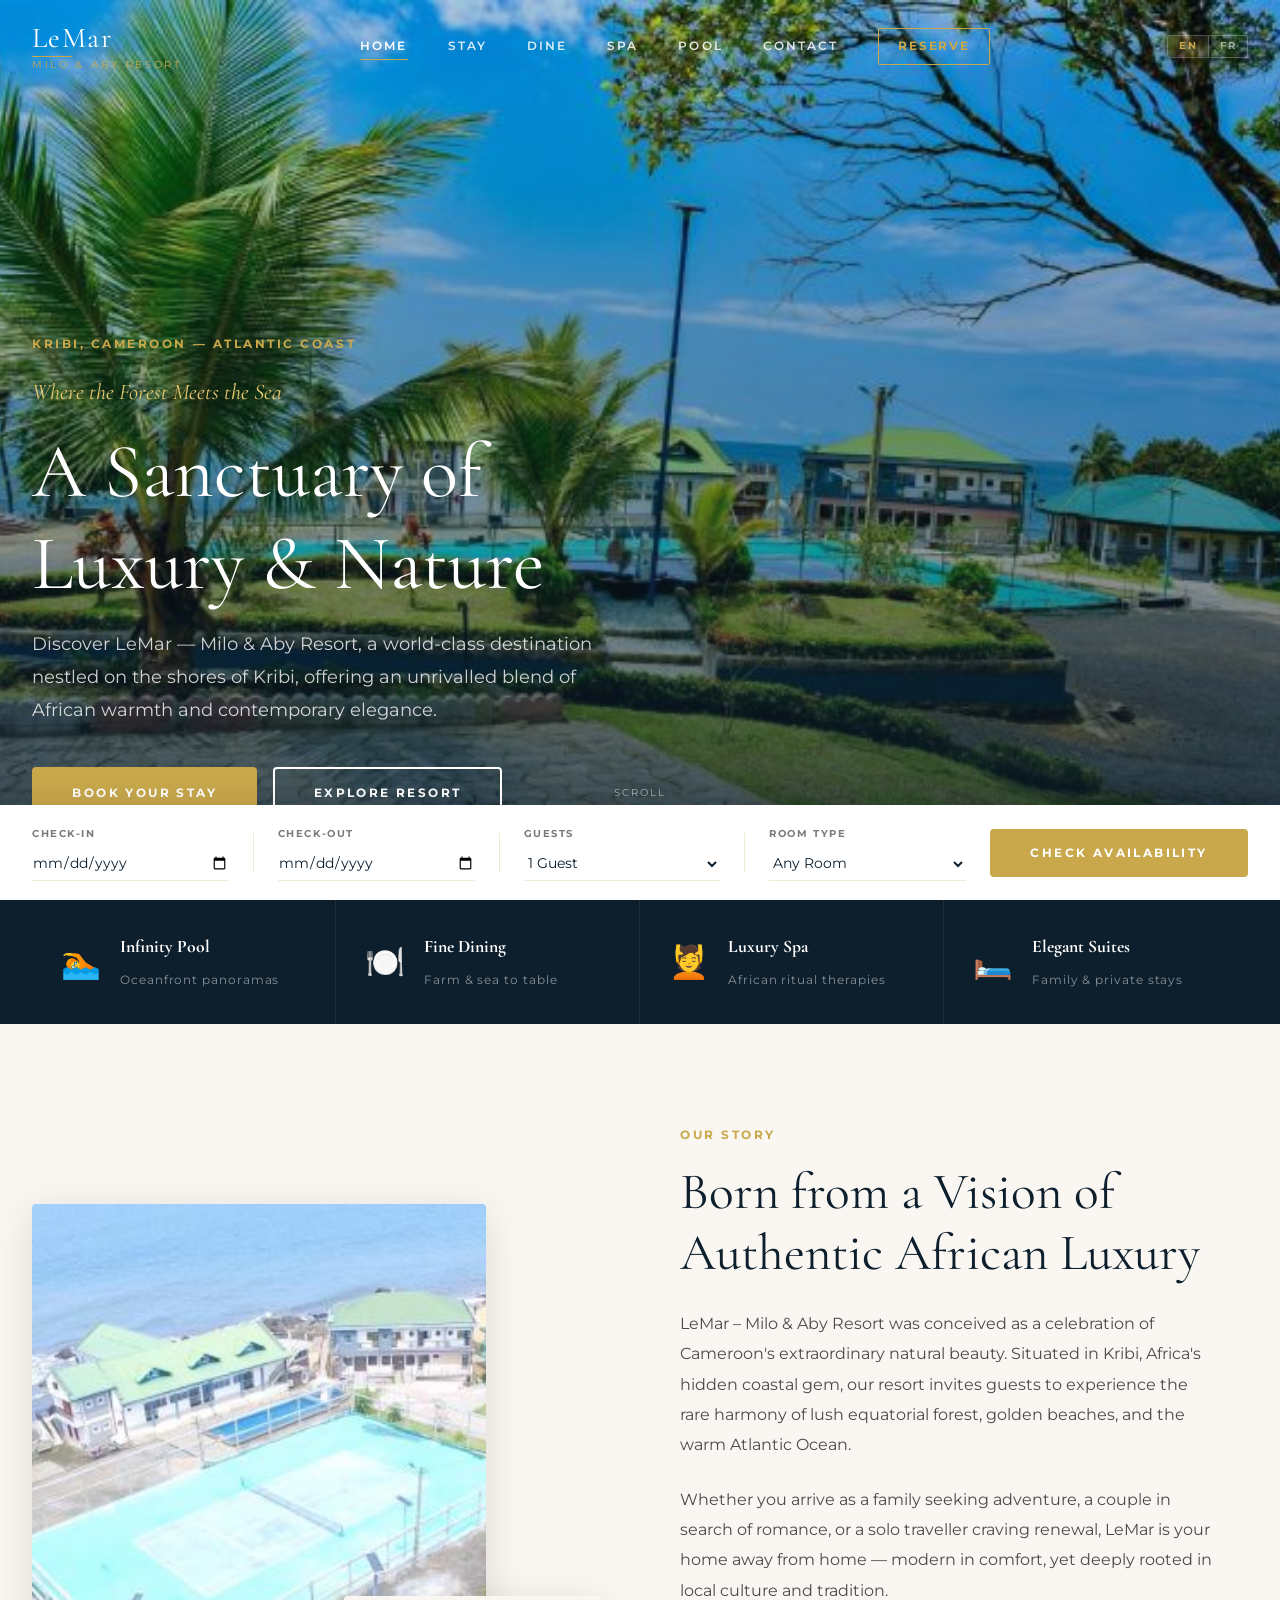
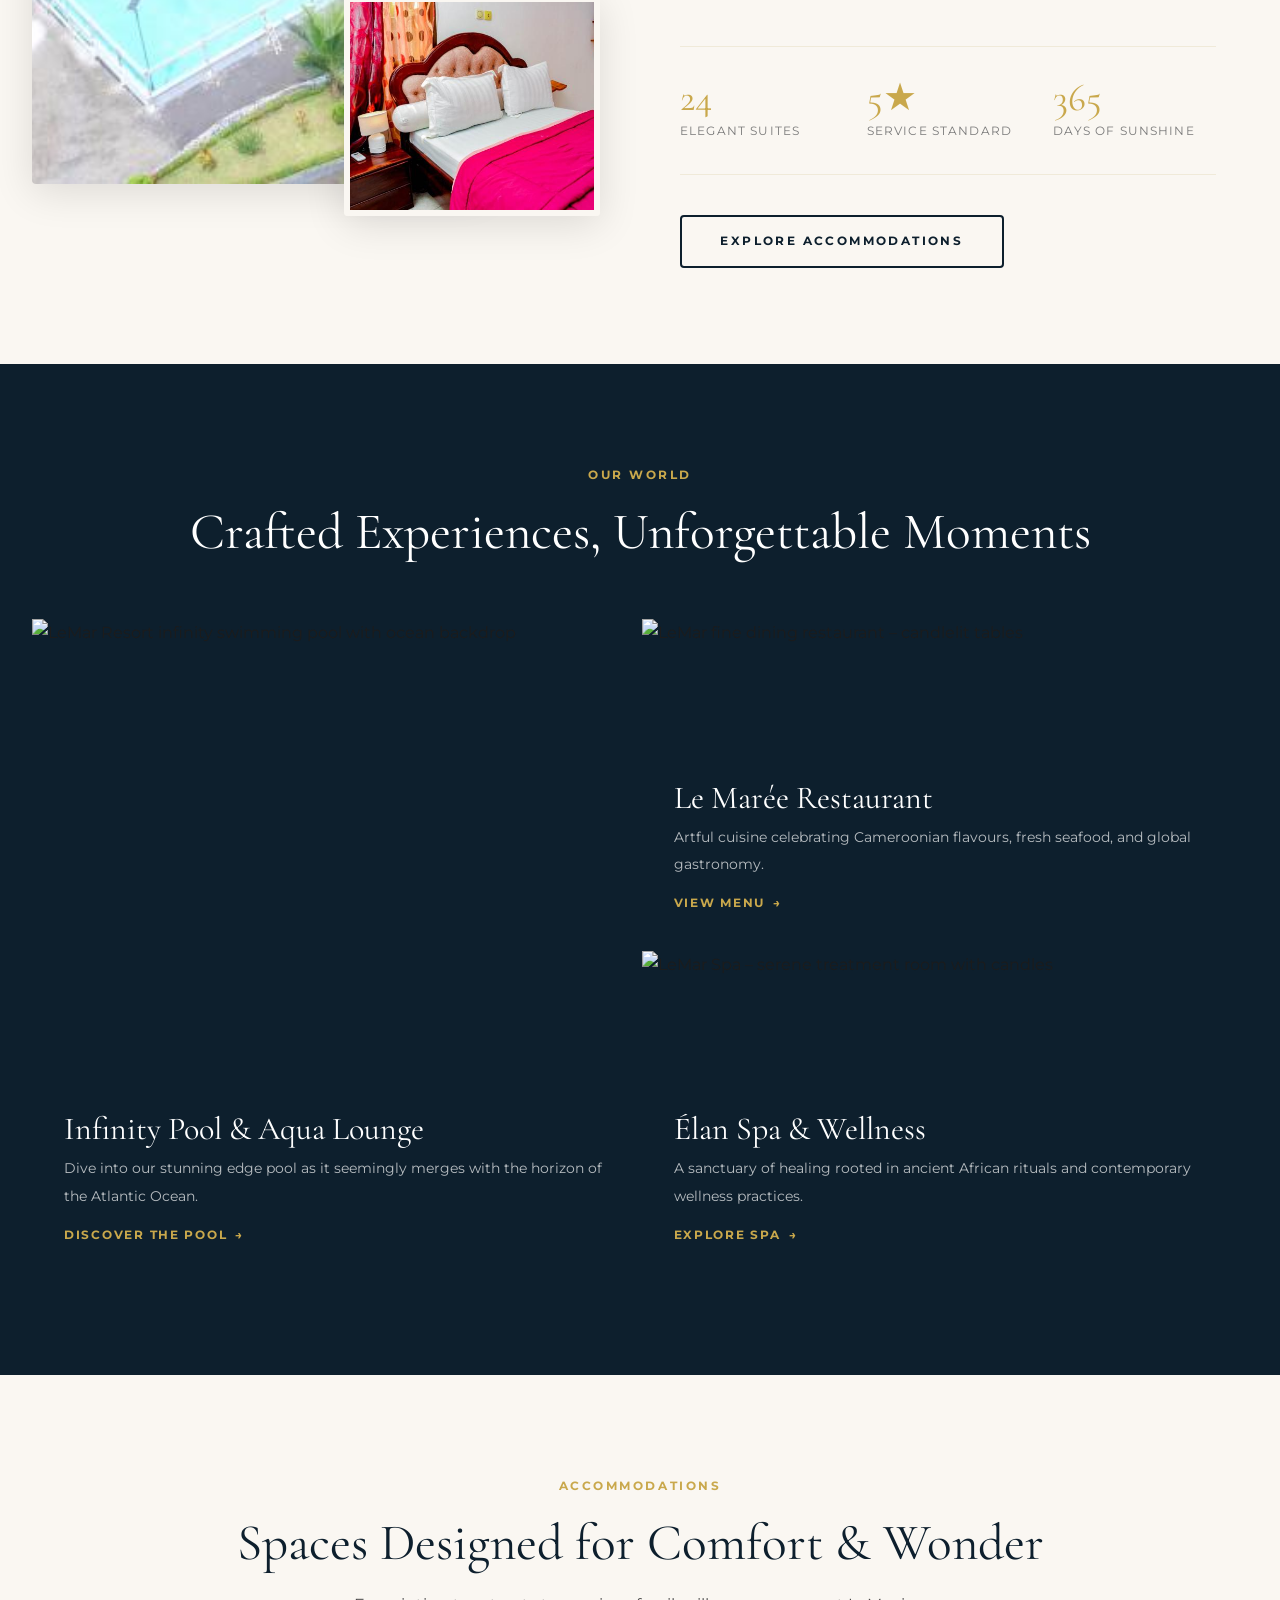
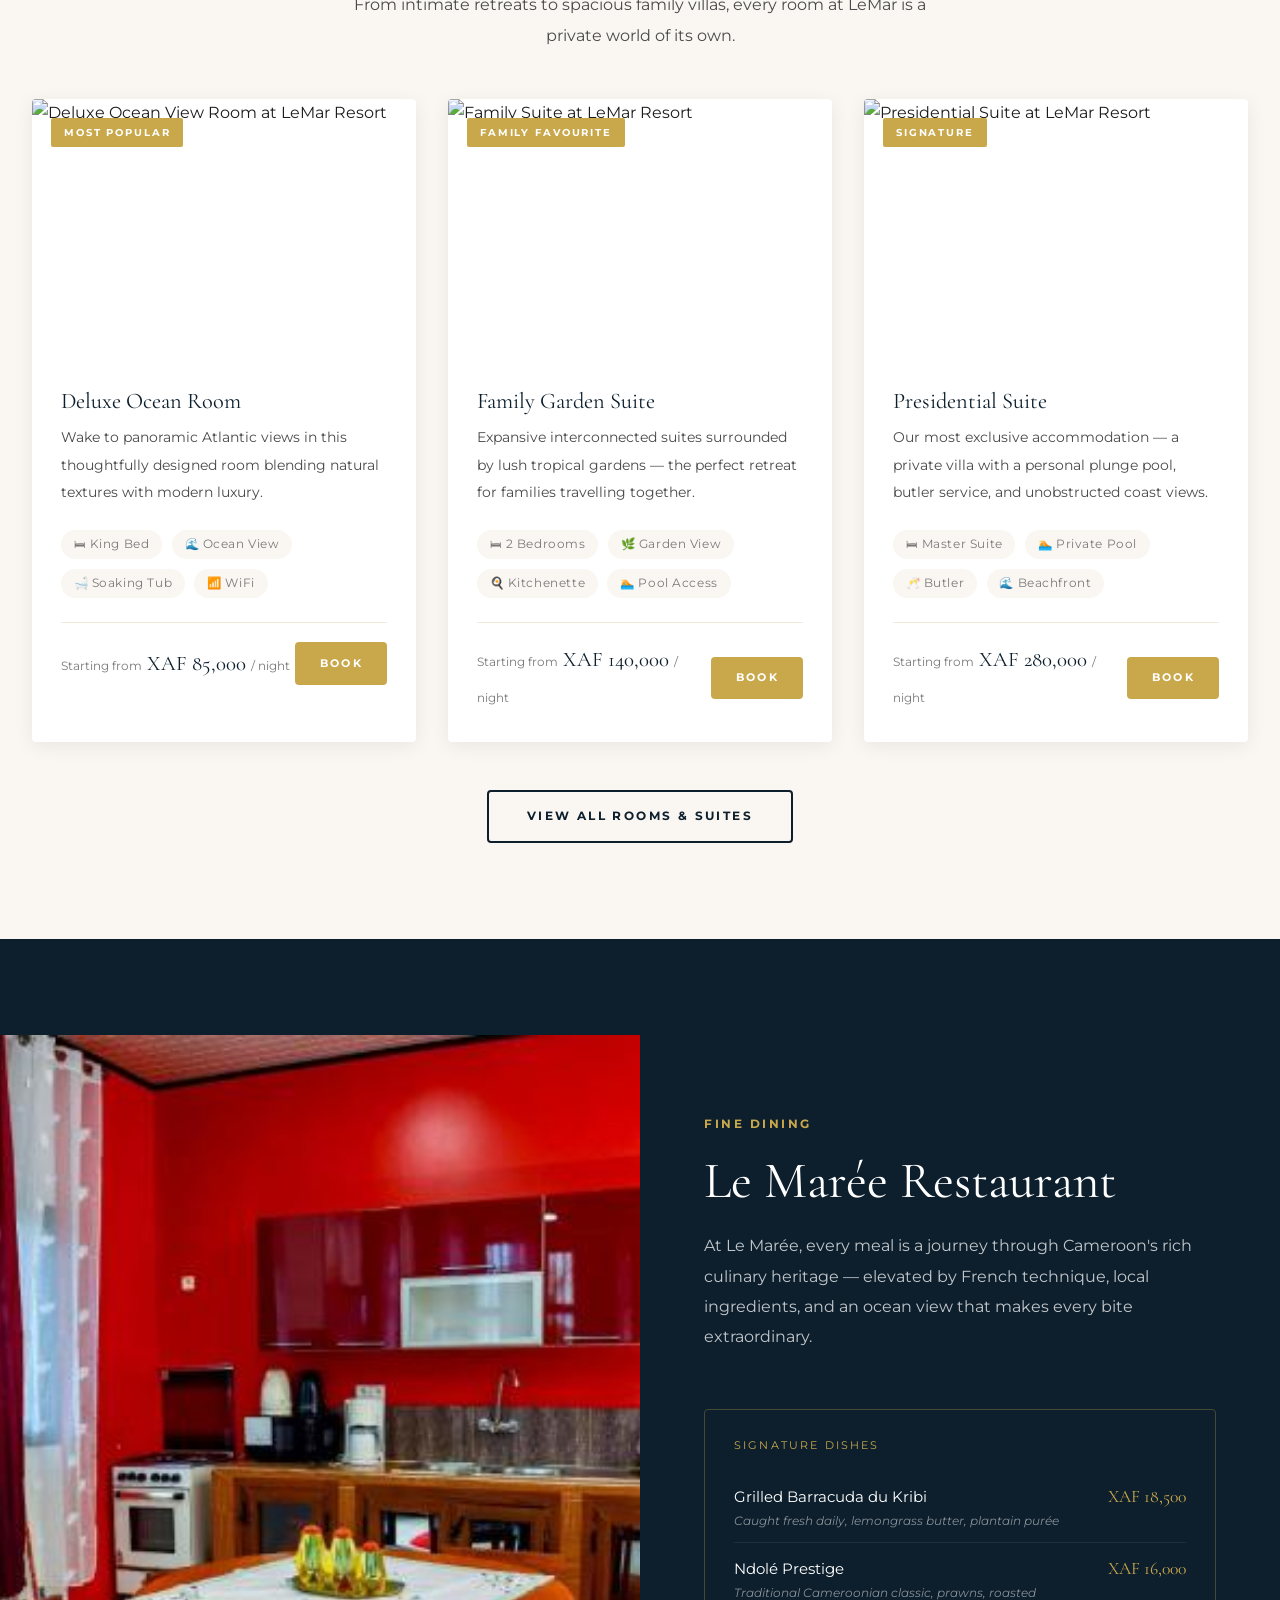
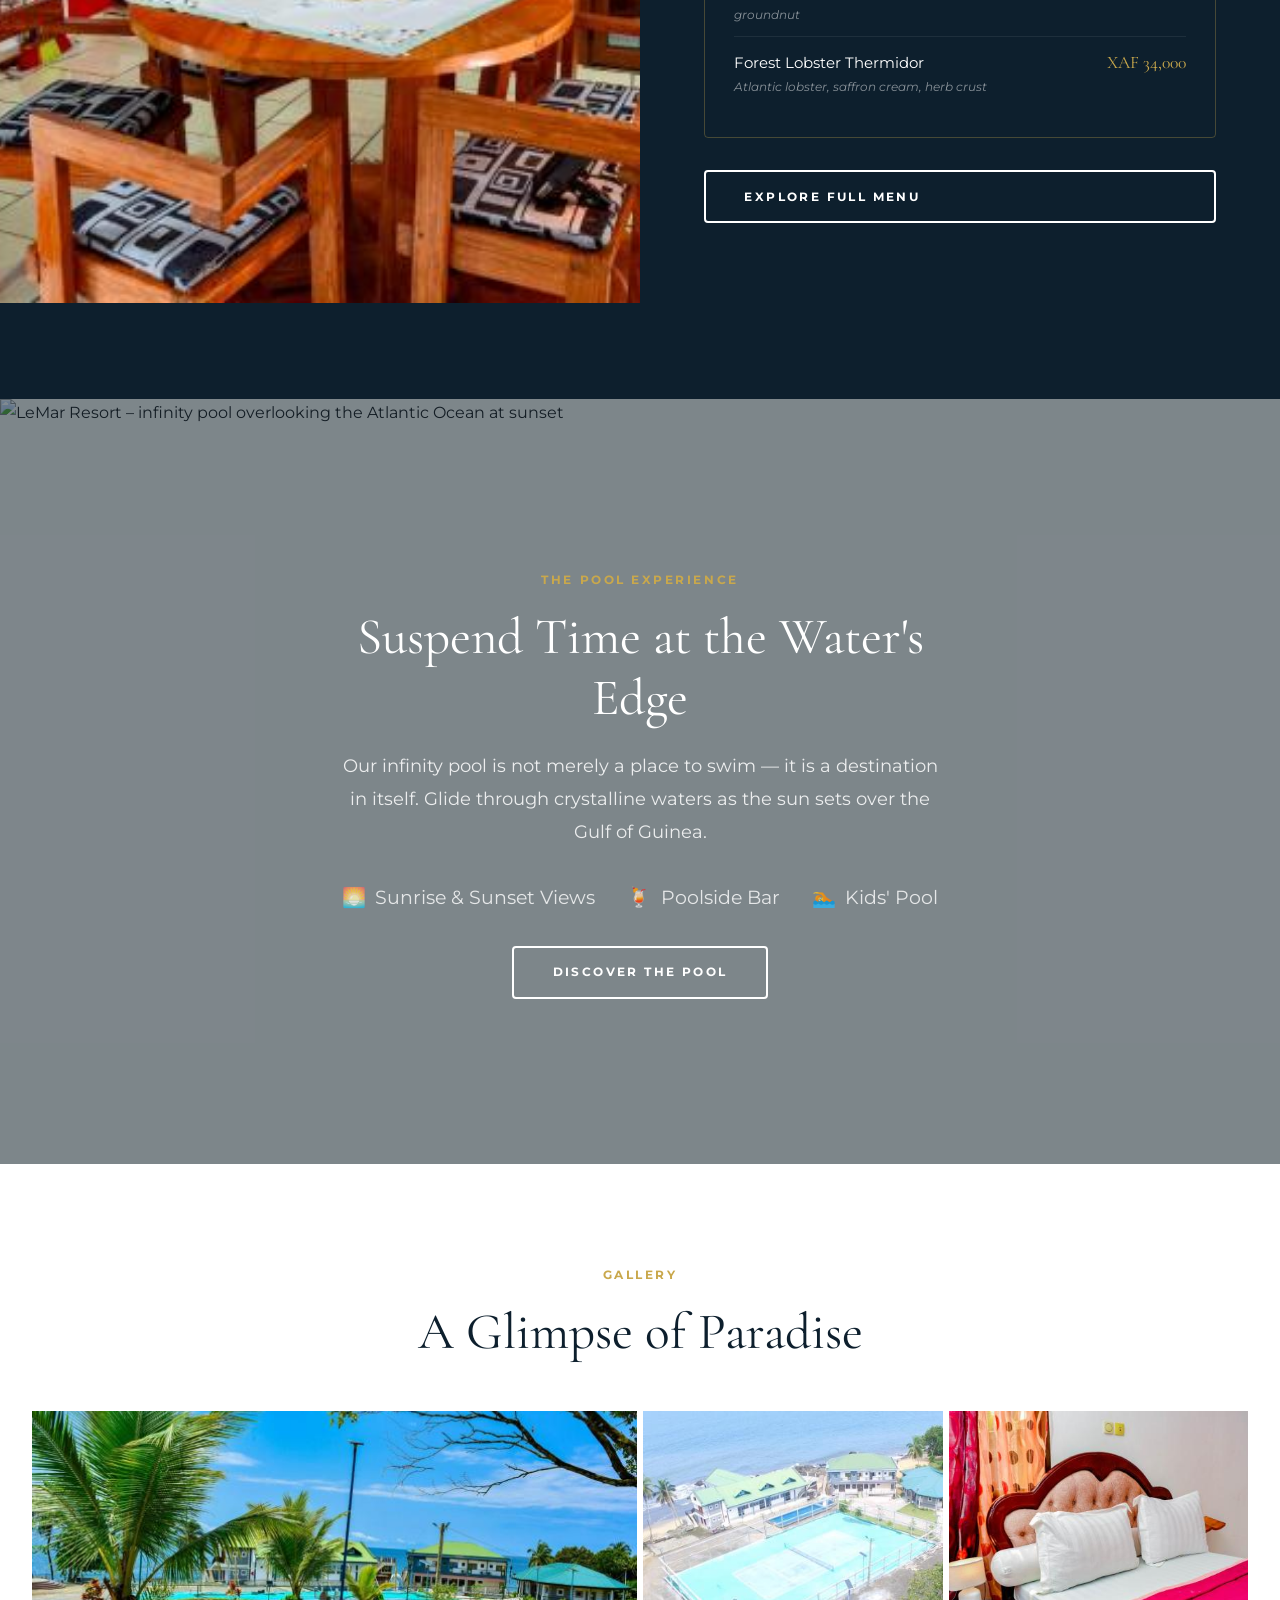
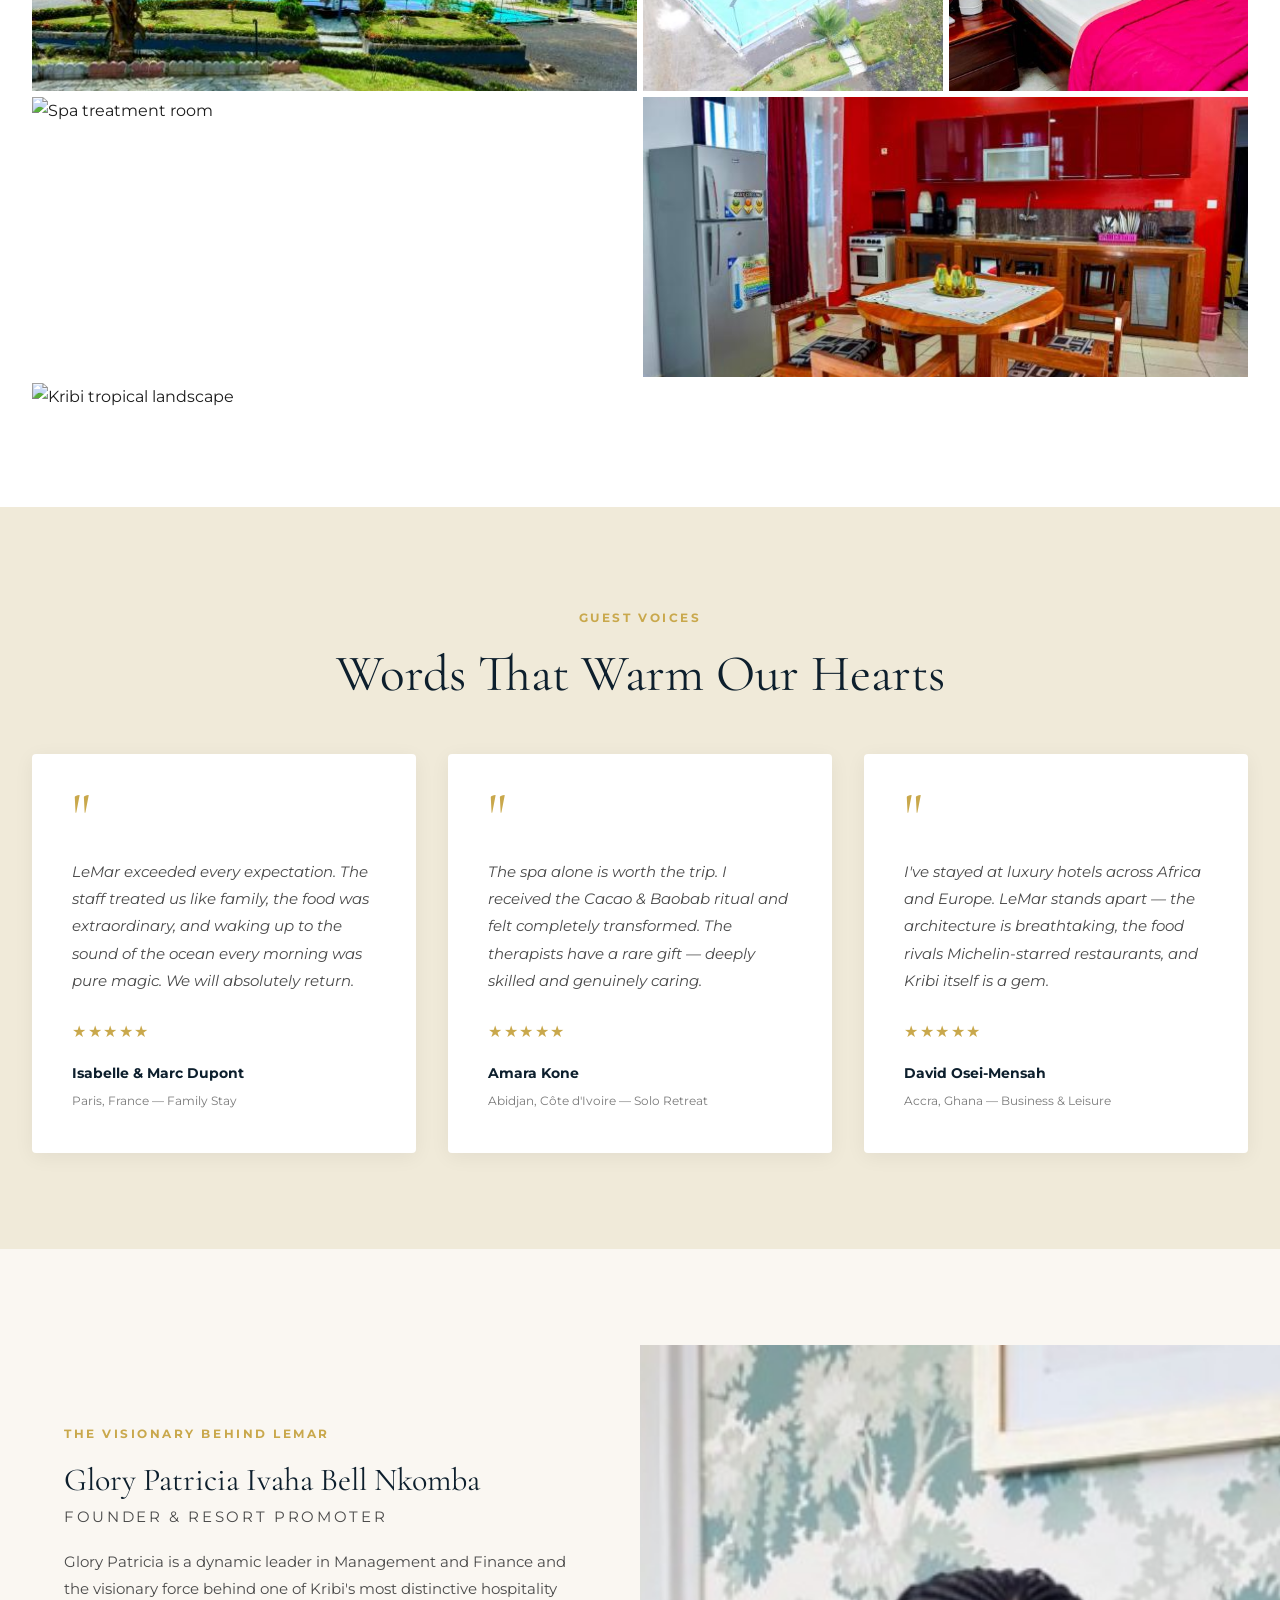
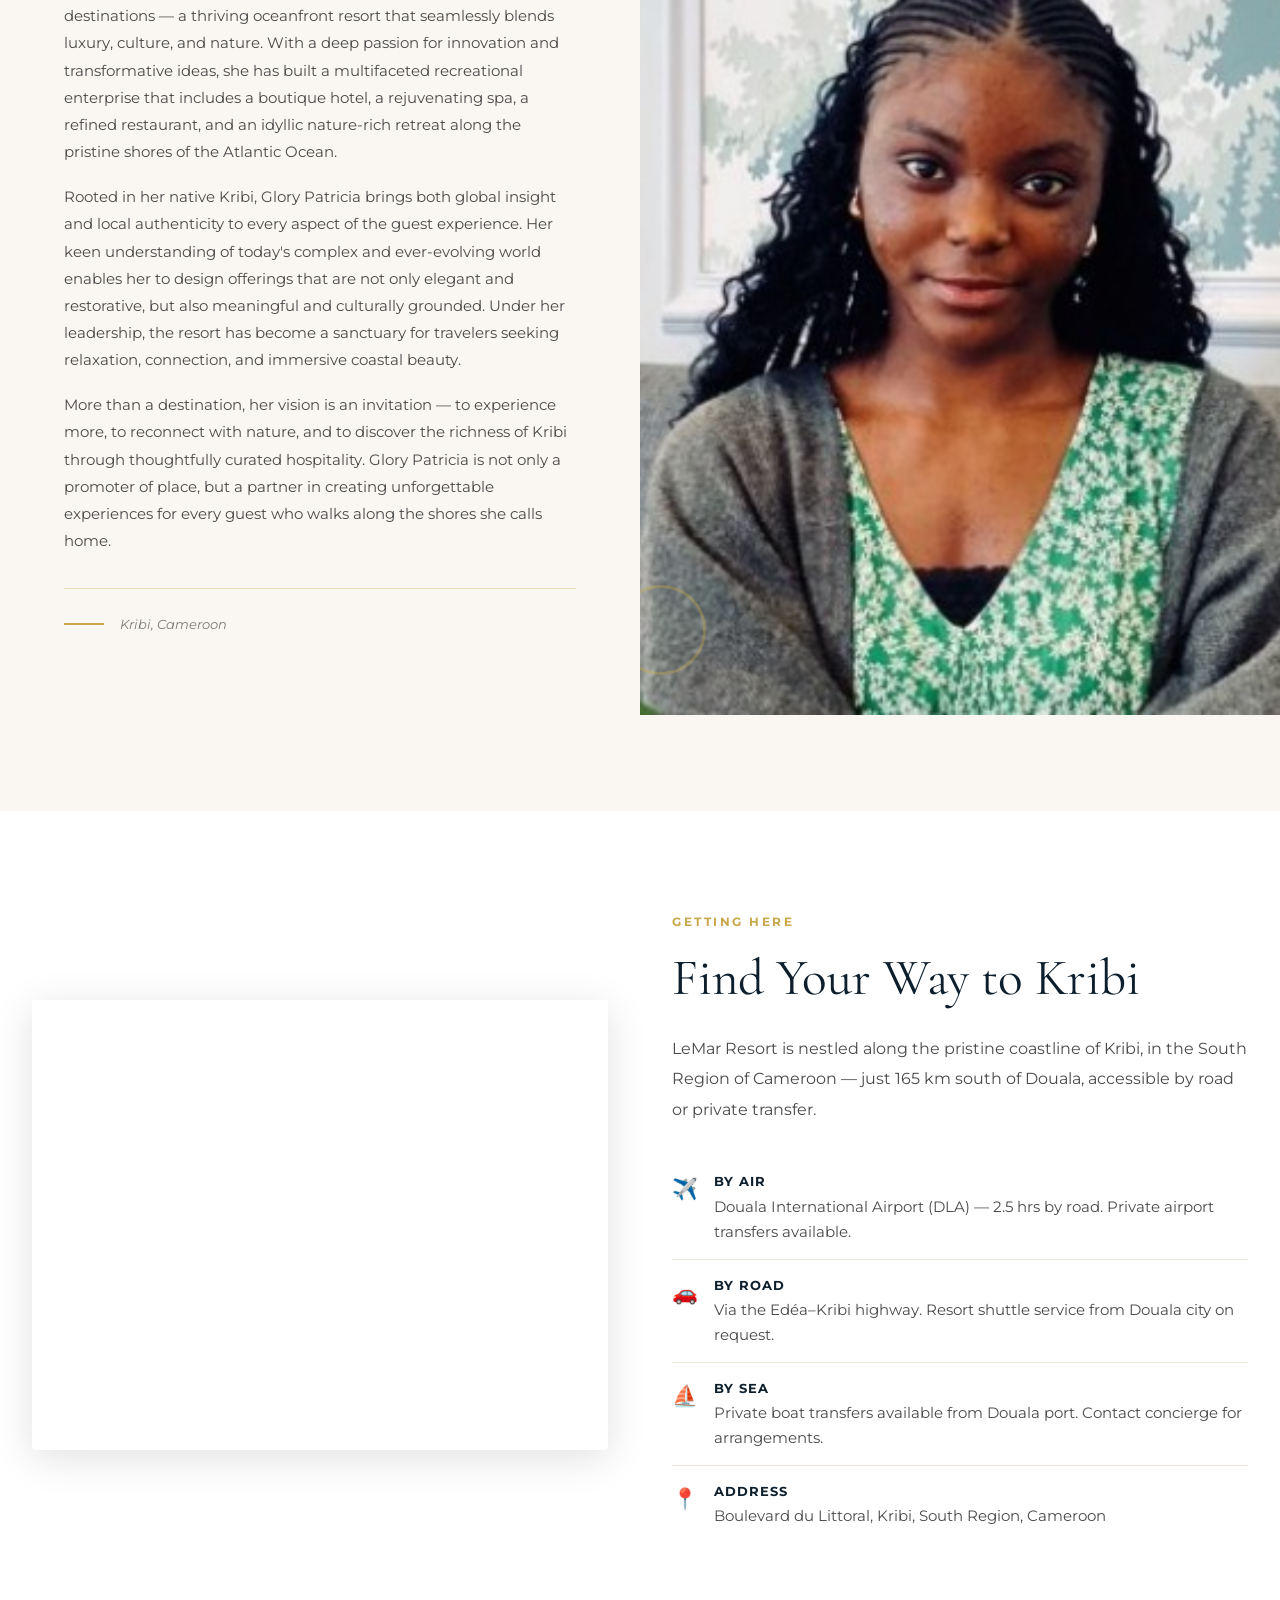
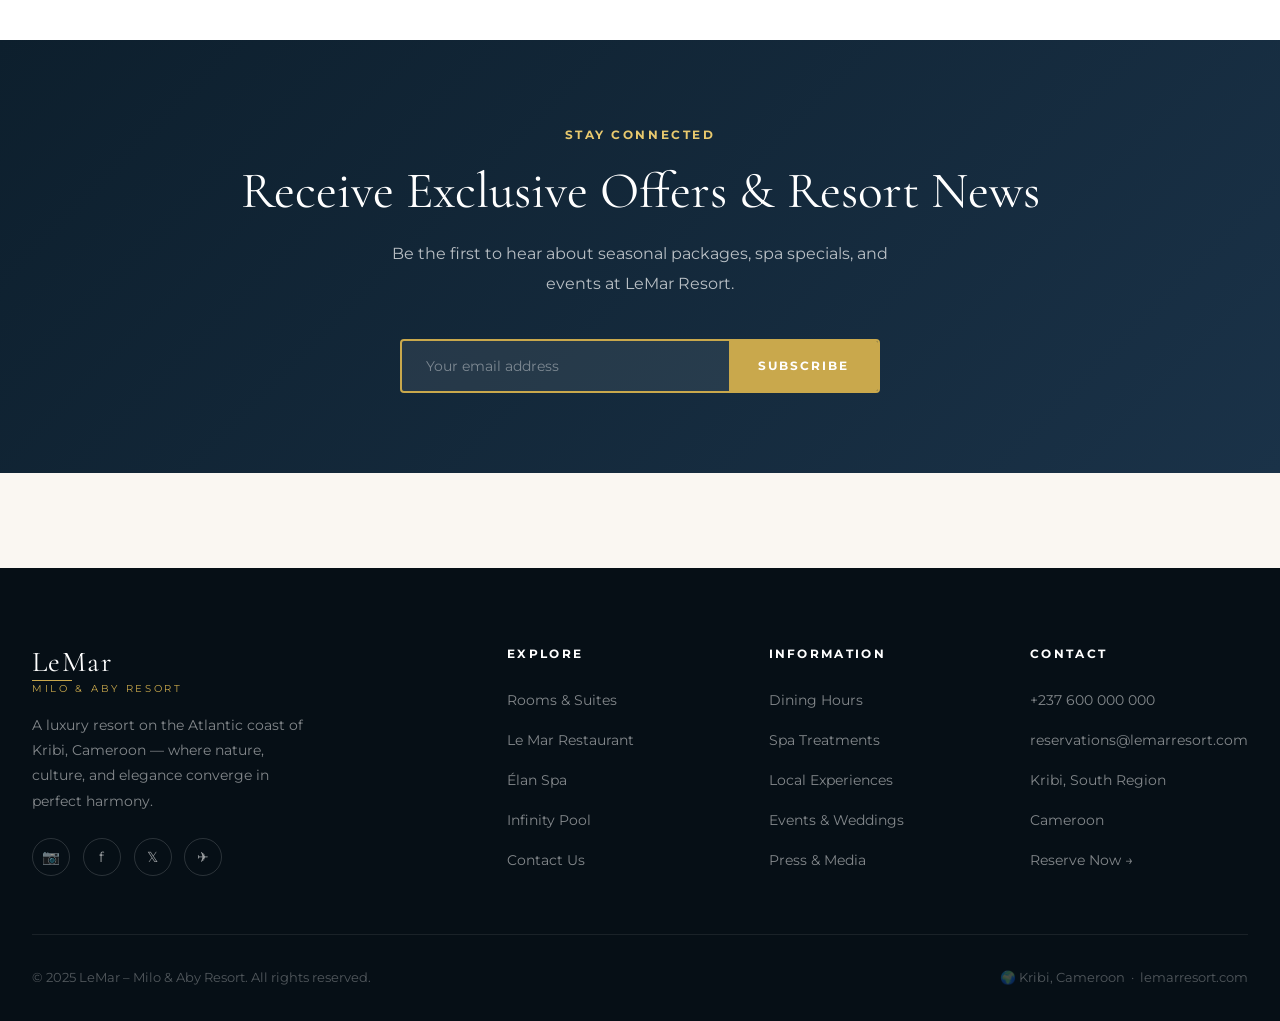
==== commit d3a4f2ca: "Update of the name Mar instead of Maree" ====
--- a/index.html
+++ b/index.html
@@ -181,7 +181,7 @@
             />
           </div>
           <div class="amenity-info">
-            <h3 data-i18n="amen.rest.h3">Le Marée Restaurant</h3>
+            <h3 data-i18n="amen.rest.h3">LeMar Restaurant</h3>
             <p data-i18n="amen.rest.p">Artful cuisine celebrating Cameroonian flavours, fresh seafood, and global gastronomy.</p>
             <a href="pages/restaurant.html" class="amenity-link" data-i18n="amen.rest.link">View Menu</a>
           </div>
@@ -303,15 +303,15 @@
         <div class="dining-image">
           <img
             src="dining.jpg"
-            alt="Le Marée Restaurant – elegant dining at LeMar Resort"
+            alt="Le Mar Restaurant – elegant dining at LeMar Resort"
             loading="lazy"
             onerror="this.src='https://images.unsplash.com/photo-1559339352-11d035aa65de?w=900&q=80'"
           />
         </div>
         <div class="dining-content">
           <span class="eyebrow" data-i18n="dining.eyebrow">Fine Dining</span>
-          <h2 data-i18n="dining.h2">Le Marée Restaurant</h2>
-          <p data-i18n="dining.p">At Le Marée, every meal is a journey through Cameroon's rich culinary heritage — elevated by French technique, local ingredients, and an ocean view that makes every bite extraordinary.</p>
+          <h2 data-i18n="dining.h2">LeMar Restaurant</h2>
+          <p data-i18n="dining.p">At Le Mar, every meal is a journey through Cameroon's rich culinary heritage — elevated by French technique, local ingredients, and an ocean view that makes every bite extraordinary.</p>
           <div class="menu-preview">
             <h4 data-i18n="dining.menu.title">Signature Dishes</h4>
             <div class="menu-item">
@@ -390,7 +390,7 @@
           <div class="gallery-overlay"><span>+</span></div>
         </div>
         <div class="gallery-item">
-          <img src="dining.jpg" alt="Le Marée Restaurant dining" loading="lazy" onerror="this.src='https://images.unsplash.com/photo-1551632436-cbf8dd35adfa?w=900&q=80'" />
+          <img src="dining.jpg" alt="LeMar  Restaurant dining" loading="lazy" onerror="this.src='https://images.unsplash.com/photo-1551632436-cbf8dd35adfa?w=900&q=80'" />
           <div class="gallery-overlay"><span>+</span></div>
         </div>
         <div class="gallery-item">
@@ -598,7 +598,7 @@
           <h4 data-i18n="footer.explore">Explore</h4>
           <ul>
             <li><a href="pages/accommodations.html">Rooms &amp; Suites</a></li>
-            <li><a href="pages/restaurant.html">Le Marée Restaurant</a></li>
+            <li><a href="pages/restaurant.html">Le Mar Restaurant</a></li>
             <li><a href="pages/spa.html">Élan Spa</a></li>
             <li><a href="pages/pool.html">Infinity Pool</a></li>
             <li><a href="pages/contact.html">Contact Us</a></li>
